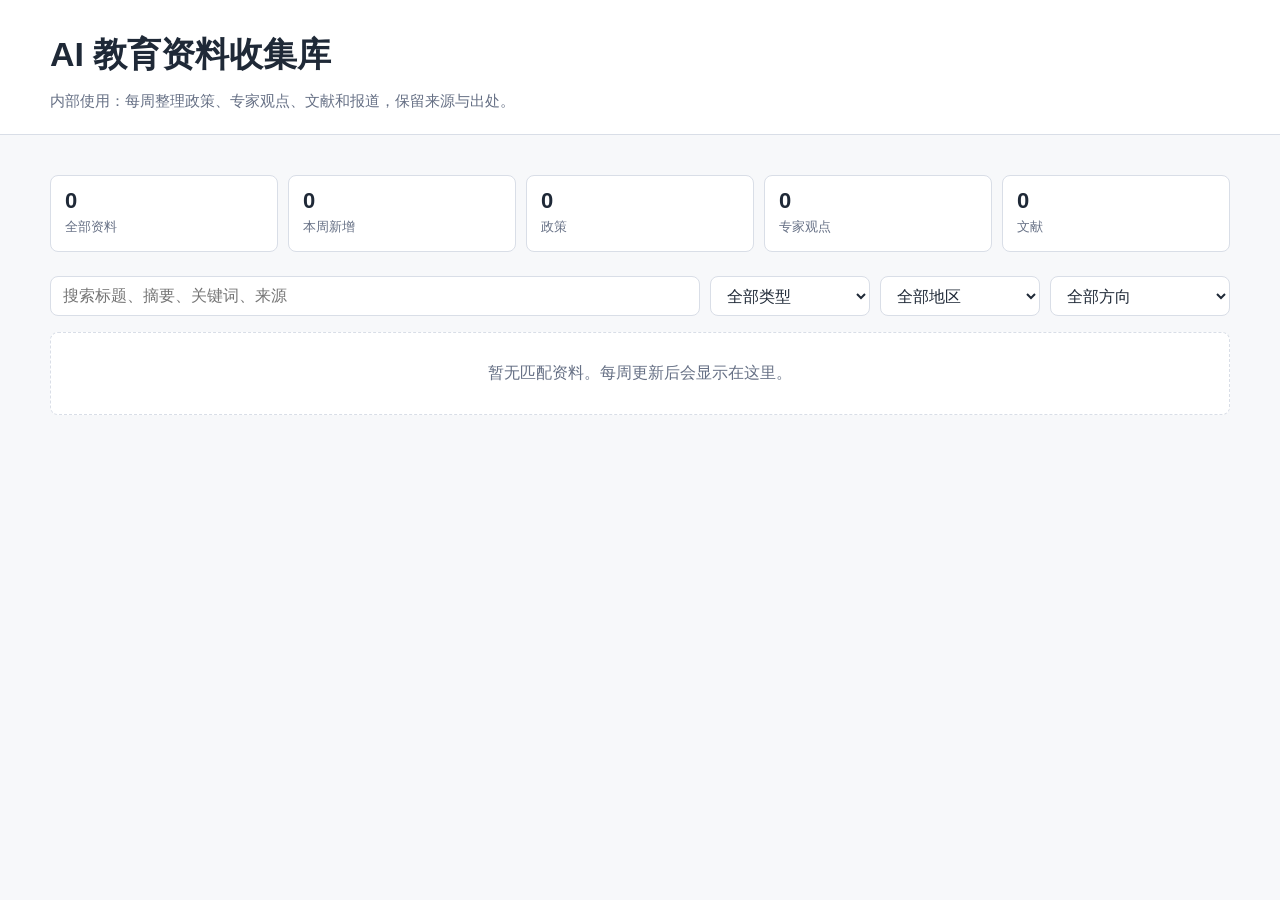
==== docs/index.html @ 77096520 "init ai education intelligence archive" ====
<!doctype html>
<html lang="zh-CN">
<head>
  <meta charset="utf-8">
  <meta name="viewport" content="width=device-width, initial-scale=1">
  <title>AI 教育资料收集库</title>
  <style>
    :root {
      color-scheme: light;
      --bg: #f7f8fa;
      --panel: #ffffff;
      --text: #1f2937;
      --muted: #667085;
      --line: #d9dee7;
      --accent: #166534;
      --accent-bg: #e8f5ec;
      --chip: #eef2f6;
    }

    * {
      box-sizing: border-box;
    }

    body {
      margin: 0;
      background: var(--bg);
      color: var(--text);
      font-family: -apple-system, BlinkMacSystemFont, "Segoe UI", "PingFang SC", "Microsoft YaHei", sans-serif;
      line-height: 1.55;
    }

    header {
      background: var(--panel);
      border-bottom: 1px solid var(--line);
    }

    .wrap {
      width: min(1180px, calc(100% - 32px));
      margin: 0 auto;
    }

    .top {
      padding: 28px 0 22px;
    }

    h1 {
      margin: 0 0 8px;
      font-size: clamp(24px, 4vw, 34px);
      font-weight: 750;
      letter-spacing: 0;
    }

    .sub {
      margin: 0;
      color: var(--muted);
      font-size: 15px;
    }

    .stats {
      display: grid;
      grid-template-columns: repeat(5, minmax(0, 1fr));
      gap: 10px;
      padding: 18px 0 24px;
    }

    .stat {
      background: var(--panel);
      border: 1px solid var(--line);
      border-radius: 8px;
      padding: 12px 14px;
    }

    .stat strong {
      display: block;
      font-size: 22px;
      line-height: 1.2;
    }

    .stat span {
      color: var(--muted);
      font-size: 13px;
    }

    main {
      padding: 22px 0 42px;
    }

    .filters {
      display: grid;
      grid-template-columns: 1fr 160px 160px 180px;
      gap: 10px;
      margin-bottom: 16px;
    }

    input,
    select {
      width: 100%;
      height: 40px;
      border: 1px solid var(--line);
      border-radius: 8px;
      background: var(--panel);
      color: var(--text);
      padding: 0 12px;
      font: inherit;
    }

    .item {
      background: var(--panel);
      border: 1px solid var(--line);
      border-radius: 8px;
      padding: 16px;
      margin-bottom: 12px;
    }

    .item h2 {
      margin: 0 0 8px;
      font-size: 18px;
      line-height: 1.35;
      letter-spacing: 0;
    }

    .meta {
      display: flex;
      flex-wrap: wrap;
      gap: 8px;
      margin-bottom: 10px;
      color: var(--muted);
      font-size: 13px;
    }

    .tag {
      display: inline-flex;
      align-items: center;
      min-height: 24px;
      padding: 2px 8px;
      border-radius: 999px;
      background: var(--chip);
      color: #344054;
      font-size: 12px;
    }

    .type {
      background: var(--accent-bg);
      color: var(--accent);
      font-weight: 650;
    }

    .summary {
      margin: 0 0 10px;
    }

    .relation {
      margin: 0 0 12px;
      color: #344054;
      font-size: 14px;
    }

    a {
      color: #175cd3;
      text-decoration: none;
    }

    a:hover {
      text-decoration: underline;
    }

    .empty {
      background: var(--panel);
      border: 1px dashed var(--line);
      border-radius: 8px;
      padding: 28px;
      color: var(--muted);
      text-align: center;
    }

    @media (max-width: 820px) {
      .stats,
      .filters {
        grid-template-columns: 1fr 1fr;
      }
    }

    @media (max-width: 560px) {
      .wrap {
        width: min(100% - 20px, 1180px);
      }

      .stats,
      .filters {
        grid-template-columns: 1fr;
      }
    }
  </style>
</head>
<body>
  <header>
    <div class="wrap top">
      <h1>AI 教育资料收集库</h1>
      <p class="sub">内部使用：每周整理政策、专家观点、文献和报道，保留来源与出处。</p>
    </div>
  </header>

  <main class="wrap">
    <section class="stats" aria-label="资料统计">
      <div class="stat"><strong id="stat-total">0</strong><span>全部资料</span></div>
      <div class="stat"><strong id="stat-week">0</strong><span>本周新增</span></div>
      <div class="stat"><strong id="stat-policy">0</strong><span>政策</span></div>
      <div class="stat"><strong id="stat-expert">0</strong><span>专家观点</span></div>
      <div class="stat"><strong id="stat-paper">0</strong><span>文献</span></div>
    </section>

    <section class="filters" aria-label="筛选资料">
      <input id="search" type="search" placeholder="搜索标题、摘要、关键词、来源">
      <select id="type">
        <option value="">全部类型</option>
        <option value="政策">政策</option>
        <option value="专家观点">专家观点</option>
        <option value="文献">文献</option>
        <option value="报道">报道</option>
      </select>
      <select id="region">
        <option value="">全部地区</option>
        <option value="国家">国家</option>
        <option value="省级">省级</option>
        <option value="市级">市级</option>
        <option value="其他">其他</option>
      </select>
      <select id="topic">
        <option value="">全部方向</option>
        <option value="AI教育">AI教育</option>
        <option value="AI素养">AI素养</option>
        <option value="过程性评价">过程性评价</option>
        <option value="综合素质评价">综合素质评价</option>
        <option value="五育">五育</option>
        <option value="教育数字化">教育数字化</option>
      </select>
    </section>

    <section id="list" aria-live="polite"></section>
  </main>

  <script>
    const state = {
      items: [],
      filters: {
        search: "",
        type: "",
        region: "",
        topic: ""
      }
    };

    const fields = ["title", "summary", "source", "region", "type", "businessRelation"];

    function textOf(item) {
      return [
        ...fields.map((key) => item[key] || ""),
        ...(item.keywords || []),
        ...(item.topics || [])
      ].join(" ").toLowerCase();
    }

    function matches(item) {
      const query = state.filters.search.trim().toLowerCase();
      if (query && !textOf(item).includes(query)) return false;
      if (state.filters.type && item.type !== state.filters.type) return false;
      if (state.filters.region && item.region !== state.filters.region) return false;
      if (state.filters.topic && !(item.topics || []).includes(state.filters.topic)) return false;
      return true;
    }

    function formatDate(value) {
      return value || "日期待补";
    }

    function renderStats(data) {
      const summary = data.summary || {};
      document.querySelector("#stat-total").textContent = summary.total || data.items.length || 0;
      document.querySelector("#stat-week").textContent = summary.thisWeek || 0;
      document.querySelector("#stat-policy").textContent = summary.policies || 0;
      document.querySelector("#stat-expert").textContent = summary.expertViews || 0;
      document.querySelector("#stat-paper").textContent = summary.papers || 0;
    }

    function renderList() {
      const list = document.querySelector("#list");
      const items = state.items.filter(matches);

      if (!items.length) {
        list.innerHTML = '<div class="empty">暂无匹配资料。每周更新后会显示在这里。</div>';
        return;
      }

      list.innerHTML = items.map((item) => {
        const keywords = (item.keywords || []).map((tag) => `<span class="tag">${tag}</span>`).join("");
        const topics = (item.topics || []).map((tag) => `<span class="tag">${tag}</span>`).join("");
        const link = item.url ? `<a href="${item.url}" target="_blank" rel="noopener">查看原文</a>` : "";

        return `
          <article class="item">
            <h2>${item.title || "未命名资料"}</h2>
            <div class="meta">
              <span class="tag type">${item.type || "未分类"}</span>
              <span>${formatDate(item.date)}</span>
              <span>${item.region || "地区待补"}</span>
              <span>${item.source || "来源待补"}</span>
            </div>
            <p class="summary">${item.summary || ""}</p>
            ${item.businessRelation ? `<p class="relation"><strong>业务关系：</strong>${item.businessRelation}</p>` : ""}
            <div class="meta">${keywords}${topics}</div>
            ${link}
          </article>
        `;
      }).join("");
    }

    function bindFilters() {
      ["search", "type", "region", "topic"].forEach((id) => {
        document.querySelector(`#${id}`).addEventListener("input", (event) => {
          state.filters[id] = event.target.value;
          renderList();
        });
      });
    }

    fetch("./data.json")
      .then((response) => response.json())
      .then((data) => {
        state.items = (data.items || []).sort((a, b) => String(b.date || "").localeCompare(String(a.date || "")));
        renderStats(data);
        renderList();
        bindFilters();
      })
      .catch(() => {
        document.querySelector("#list").innerHTML = '<div class="empty">无法读取 data.json。</div>';
      });
  </script>
</body>
</html>
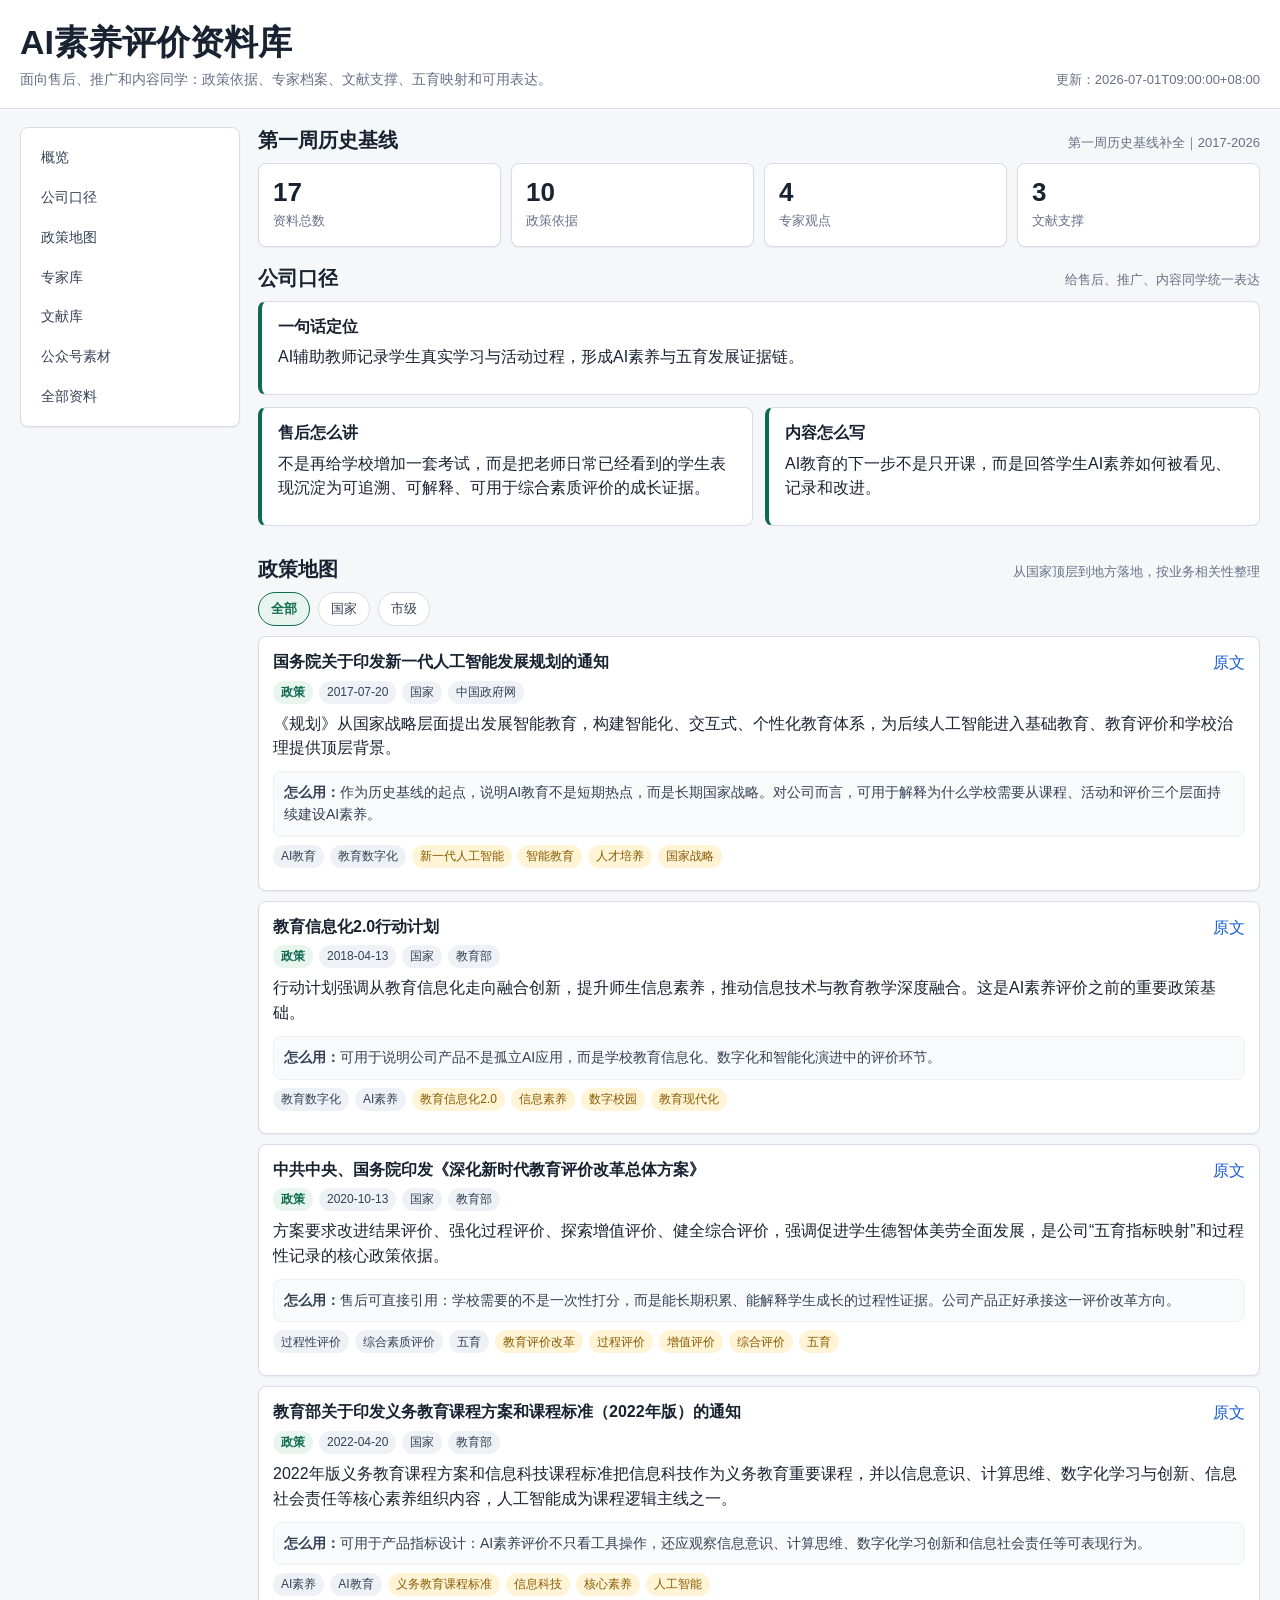
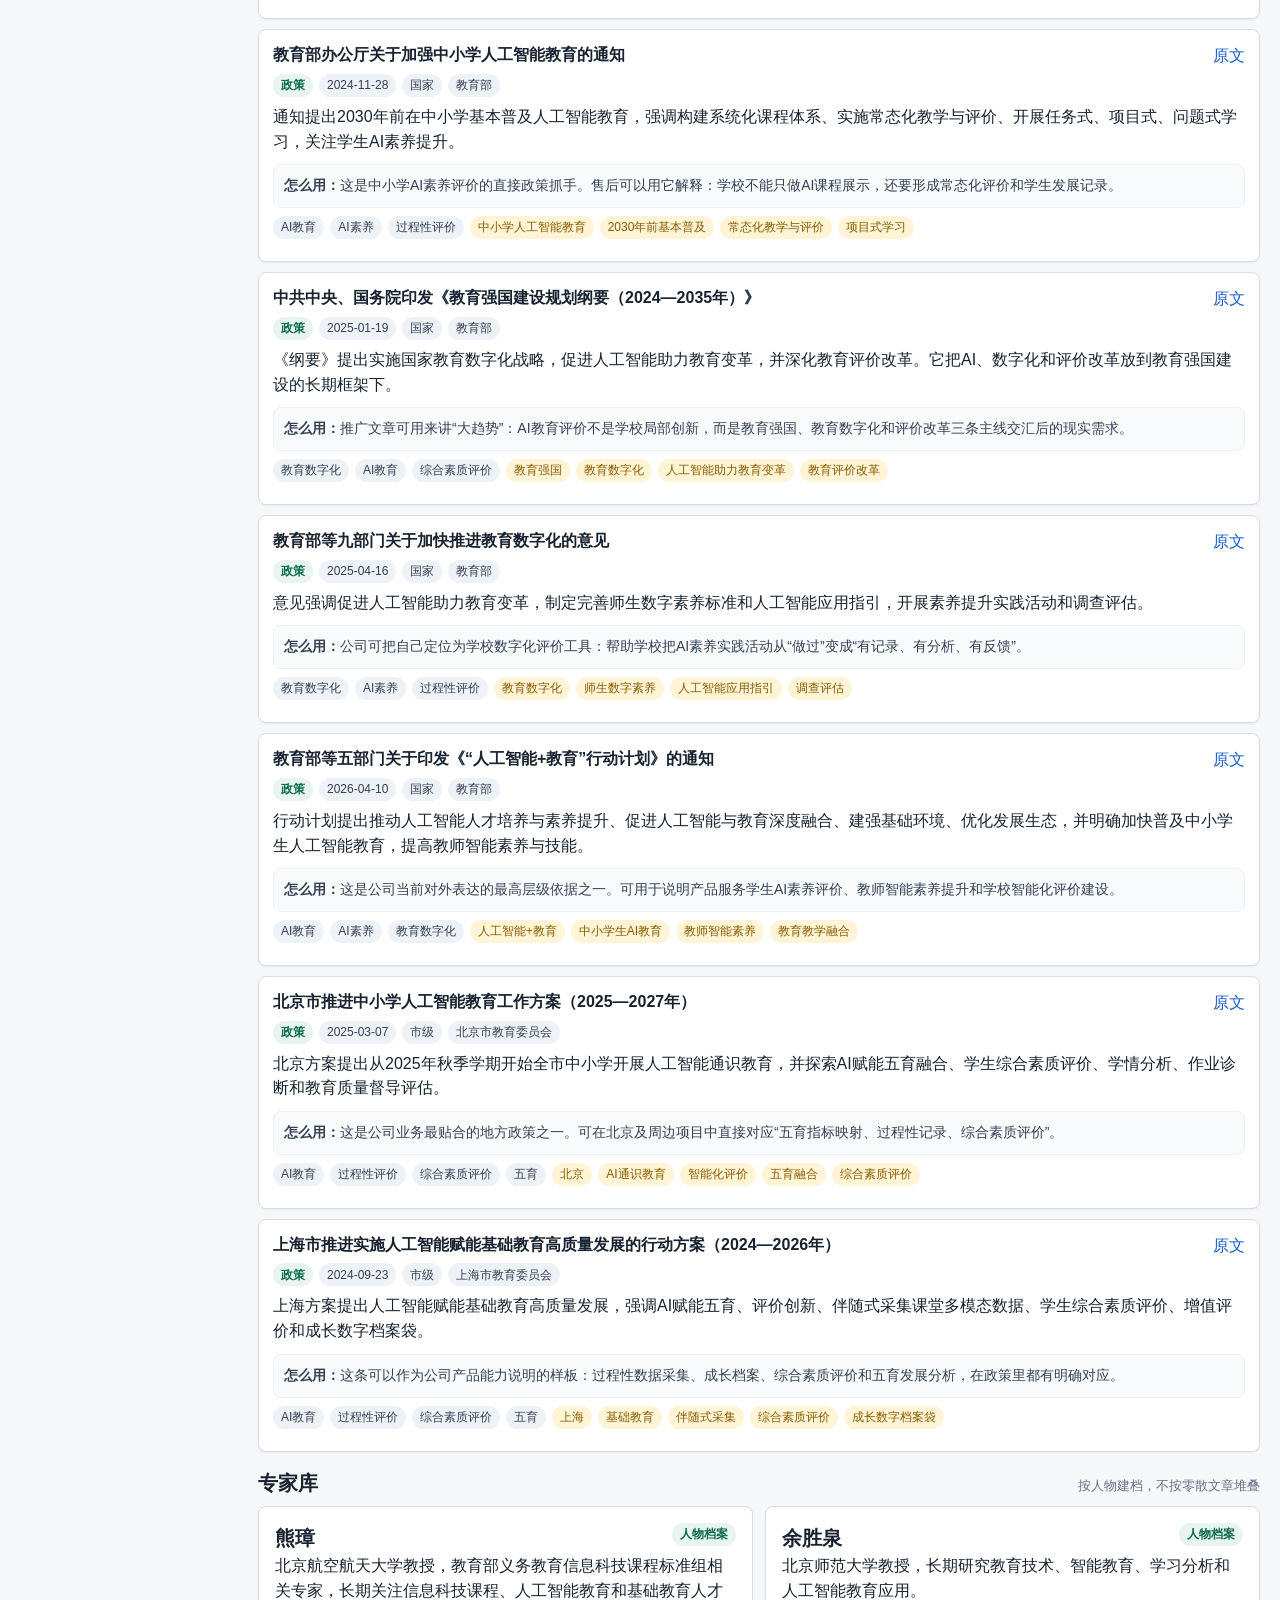
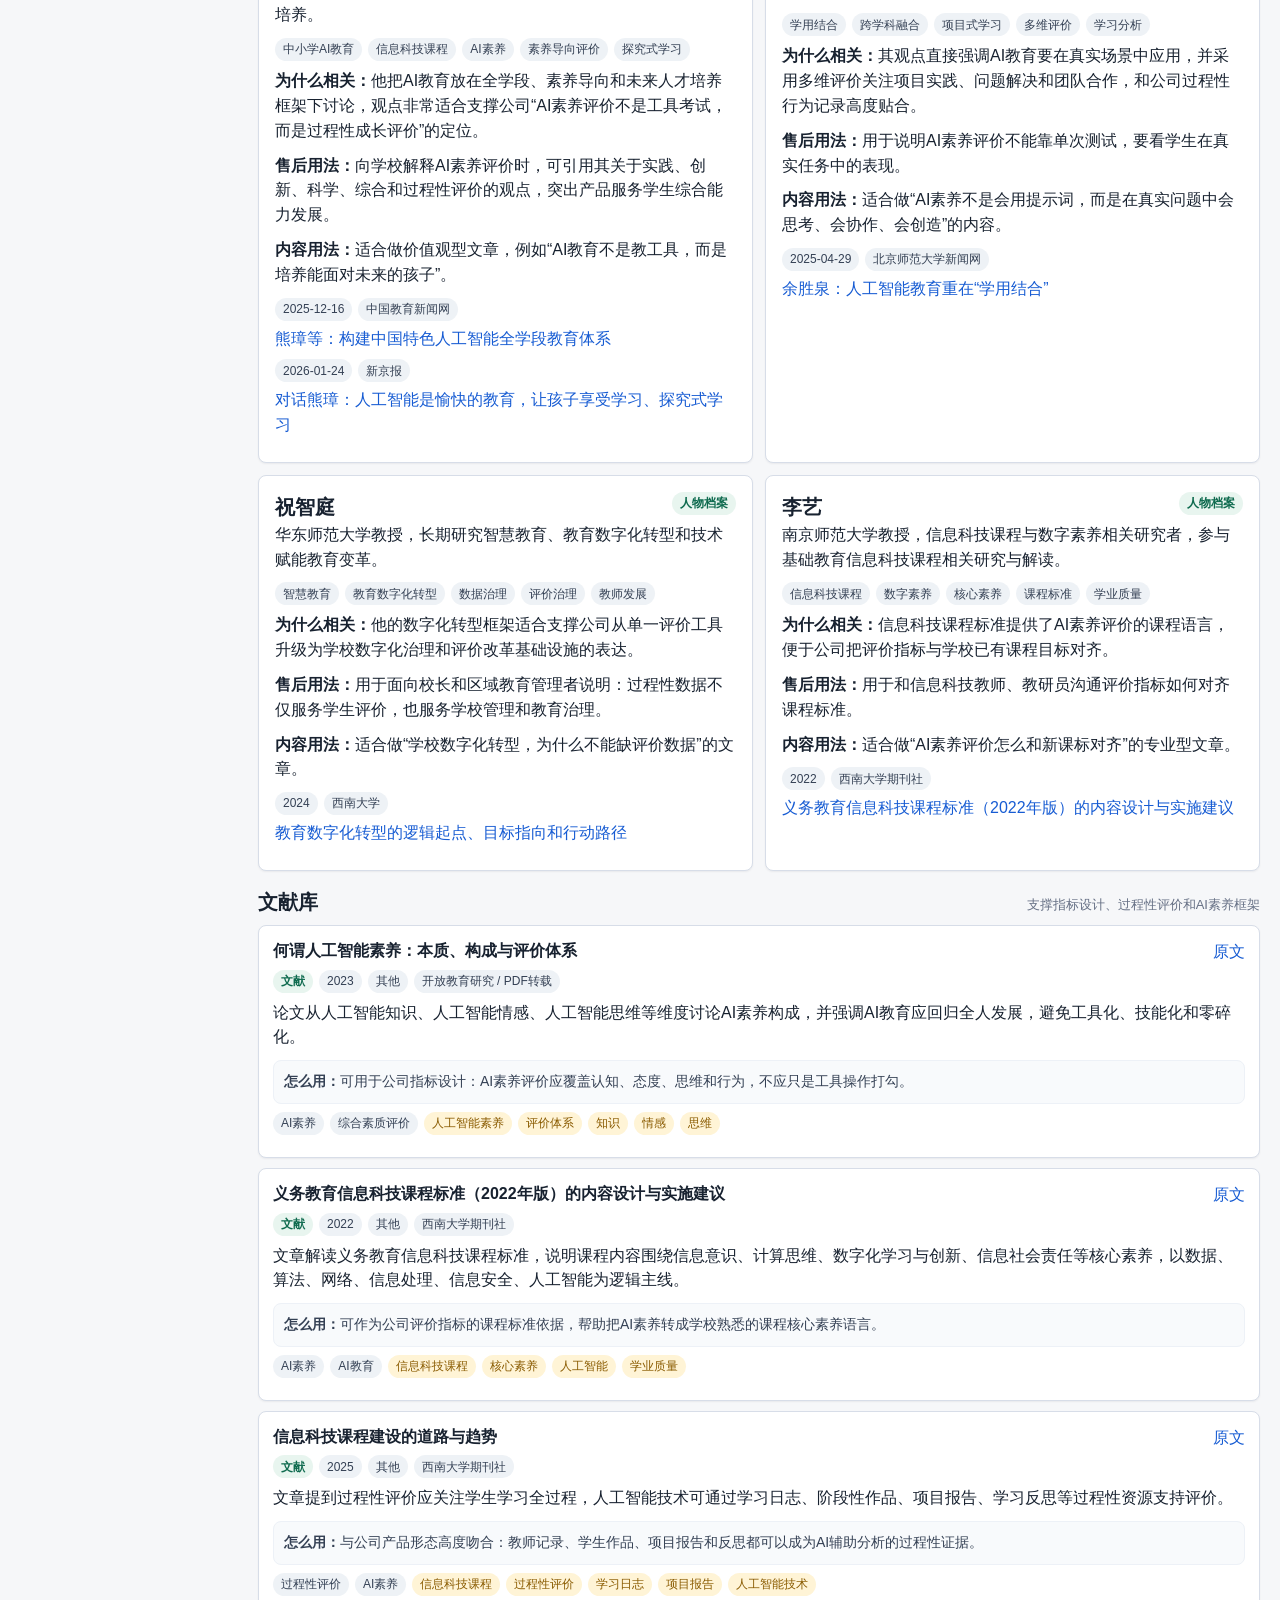
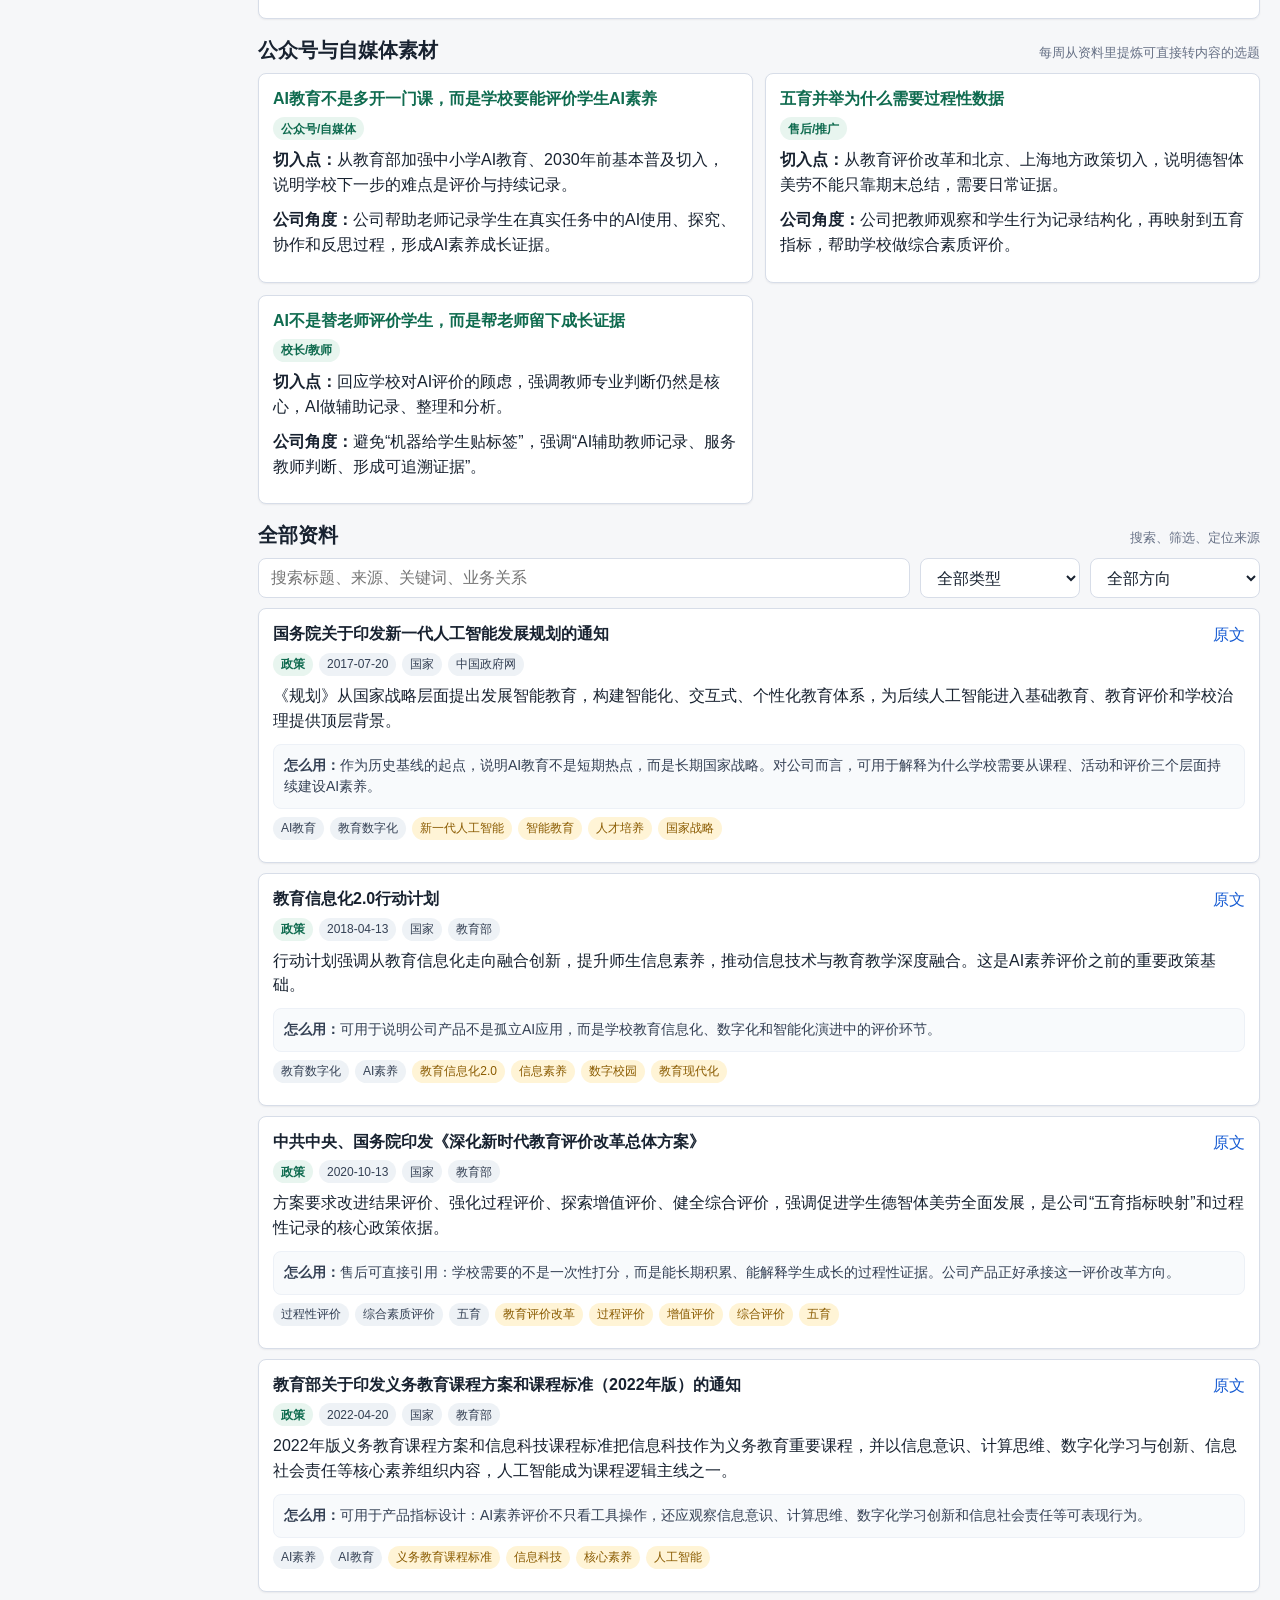
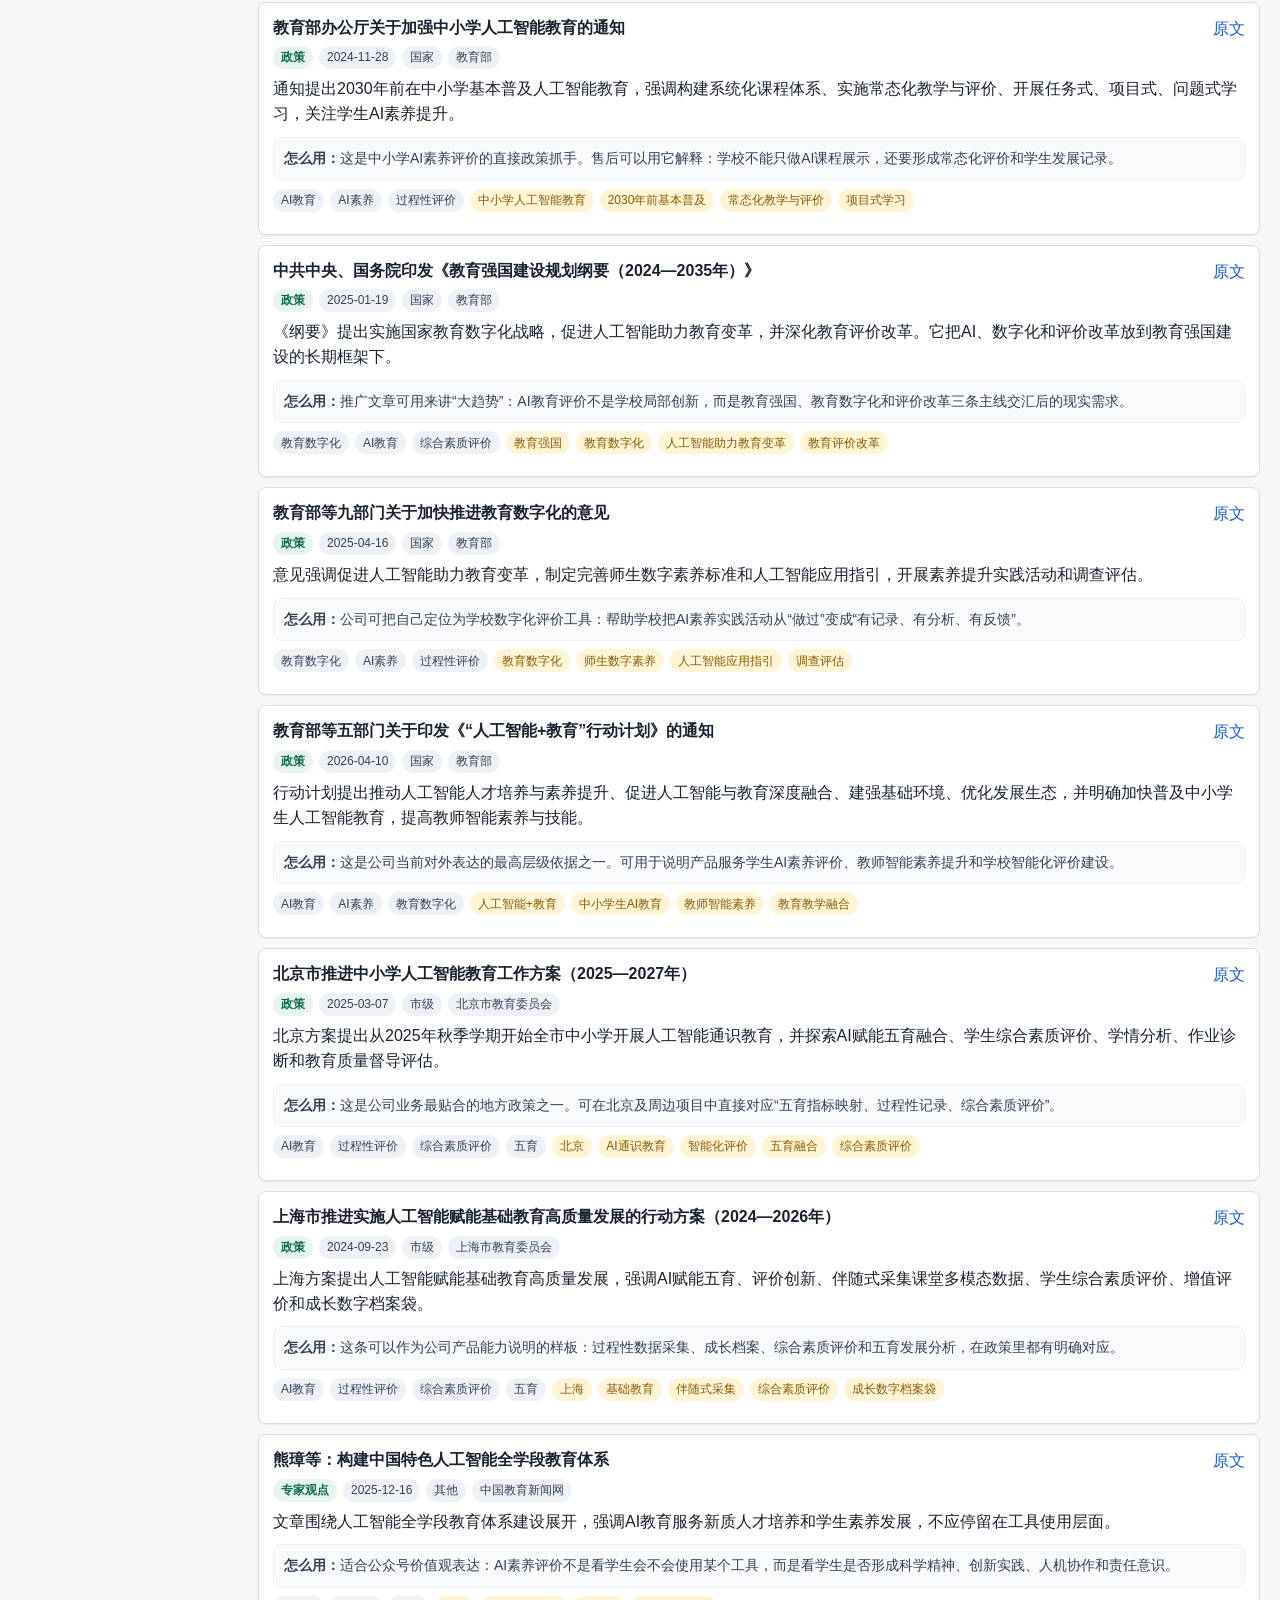
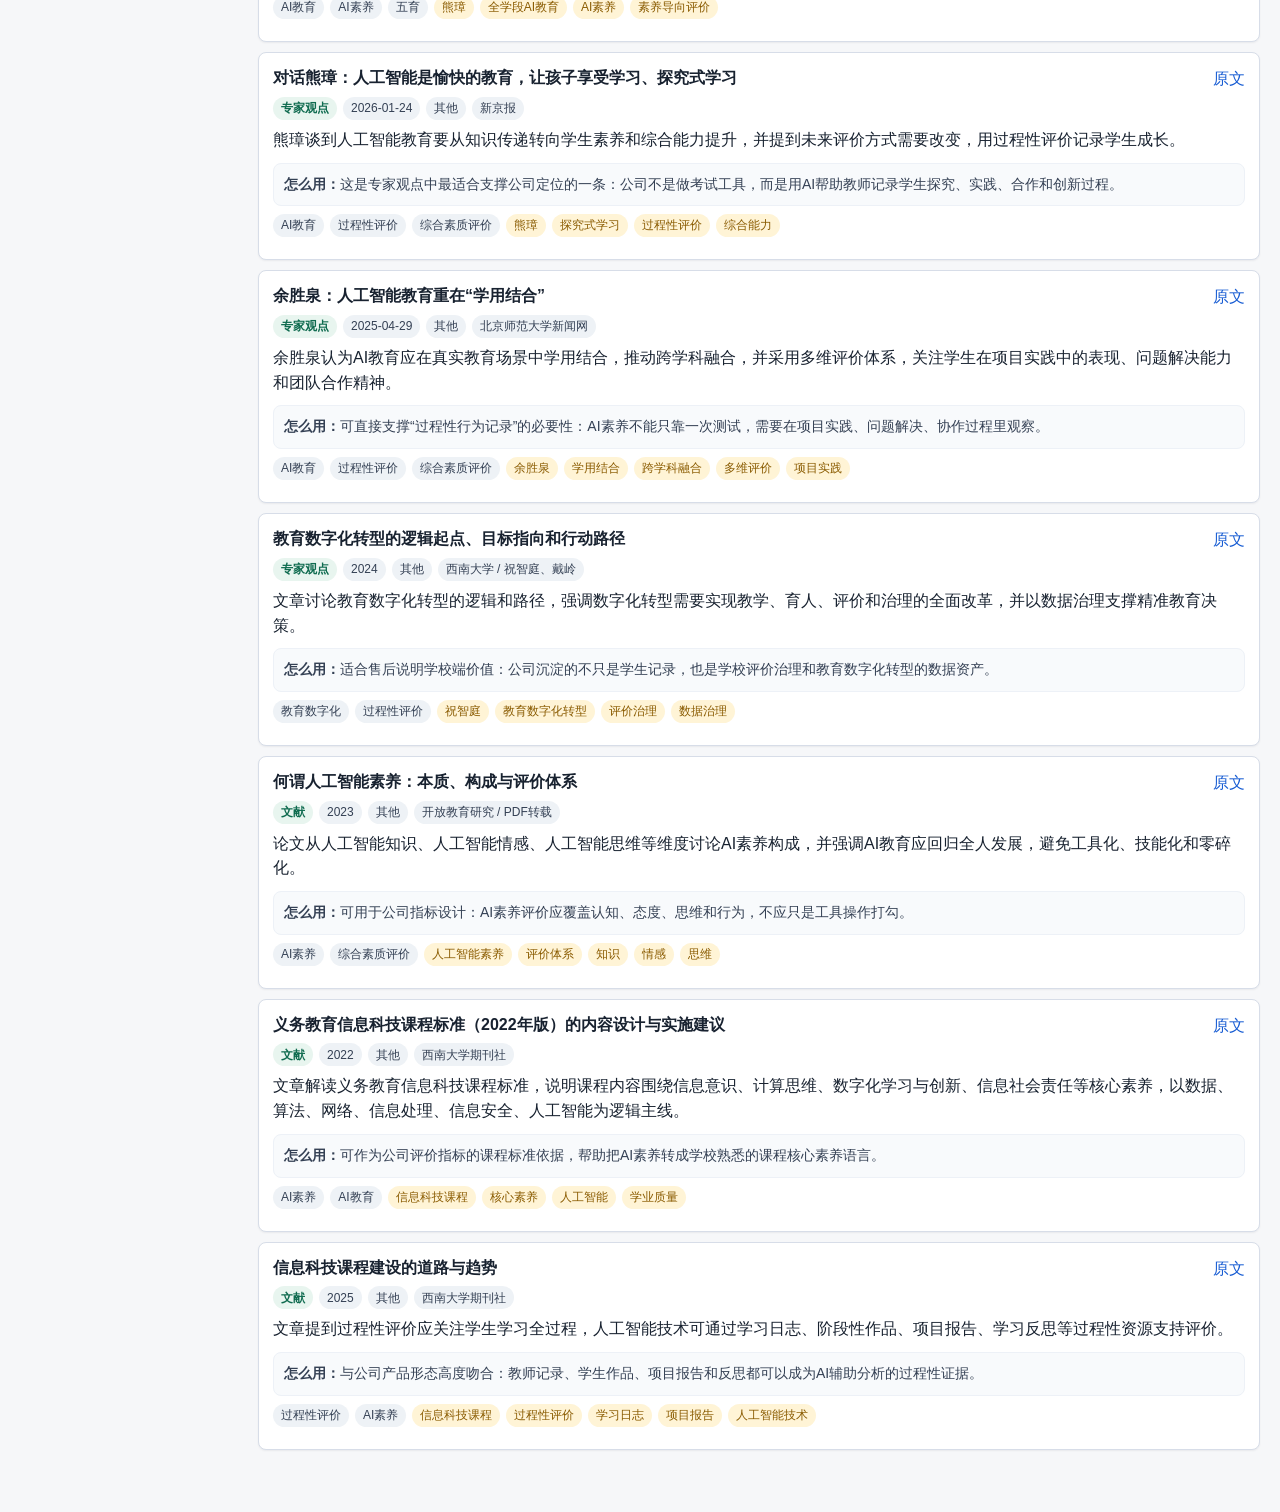
==== commit 052a30b2: "rework baseline archive and navigation" ====
--- a/docs/index.html
+++ b/docs/index.html
@@ -3,23 +3,25 @@
 <head>
   <meta charset="utf-8">
   <meta name="viewport" content="width=device-width, initial-scale=1">
-  <title>AI 教育资料收集库</title>
+  <title>AI素养评价资料库</title>
   <style>
     :root {
       color-scheme: light;
-      --bg: #f7f8fa;
+      --bg: #f6f7f9;
       --panel: #ffffff;
-      --text: #1f2937;
+      --text: #182230;
       --muted: #667085;
-      --line: #d9dee7;
-      --accent: #166534;
-      --accent-bg: #e8f5ec;
+      --line: #d7dde8;
+      --brand: #0f6b4f;
+      --brand-soft: #e8f5ef;
+      --blue: #175cd3;
+      --amber: #8a5b00;
+      --amber-soft: #fff4d6;
       --chip: #eef2f6;
-    }
-
-    * {
-      box-sizing: border-box;
-    }
+      --shadow: 0 1px 2px rgba(16, 24, 40, .06);
+    }
+
+    * { box-sizing: border-box; }
 
     body {
       margin: 0;
@@ -29,73 +31,280 @@
       line-height: 1.55;
     }
 
+    a {
+      color: var(--blue);
+      text-decoration: none;
+    }
+
+    a:hover { text-decoration: underline; }
+
     header {
       background: var(--panel);
       border-bottom: 1px solid var(--line);
     }
 
-    .wrap {
-      width: min(1180px, calc(100% - 32px));
+    .header-inner {
+      width: min(1240px, calc(100% - 32px));
       margin: 0 auto;
-    }
-
-    .top {
-      padding: 28px 0 22px;
+      padding: 22px 0 18px;
+      display: grid;
+      grid-template-columns: 1fr auto;
+      gap: 16px;
+      align-items: end;
     }
 
     h1 {
-      margin: 0 0 8px;
+      margin: 0 0 6px;
       font-size: clamp(24px, 4vw, 34px);
-      font-weight: 750;
       letter-spacing: 0;
-    }
-
-    .sub {
+      line-height: 1.2;
+    }
+
+    .subtitle {
       margin: 0;
       color: var(--muted);
-      font-size: 15px;
-    }
-
-    .stats {
+      font-size: 14px;
+    }
+
+    .updated {
+      color: var(--muted);
+      font-size: 13px;
+      white-space: nowrap;
+    }
+
+    .layout {
+      width: min(1240px, calc(100% - 32px));
+      margin: 0 auto;
+      padding: 18px 0 44px;
       display: grid;
-      grid-template-columns: repeat(5, minmax(0, 1fr));
-      gap: 10px;
-      padding: 18px 0 24px;
-    }
-
-    .stat {
+      grid-template-columns: 220px minmax(0, 1fr);
+      gap: 18px;
+    }
+
+    nav {
+      position: sticky;
+      top: 14px;
+      align-self: start;
       background: var(--panel);
       border: 1px solid var(--line);
       border-radius: 8px;
-      padding: 12px 14px;
-    }
-
-    .stat strong {
+      padding: 10px;
+      box-shadow: var(--shadow);
+    }
+
+    nav a {
       display: block;
-      font-size: 22px;
-      line-height: 1.2;
-    }
-
-    .stat span {
+      padding: 9px 10px;
+      border-radius: 6px;
+      color: #344054;
+      font-size: 14px;
+    }
+
+    nav a:hover {
+      background: var(--chip);
+      text-decoration: none;
+    }
+
+    section {
+      scroll-margin-top: 18px;
+      margin-bottom: 18px;
+    }
+
+    .section-head {
+      display: flex;
+      justify-content: space-between;
+      gap: 12px;
+      align-items: end;
+      margin-bottom: 10px;
+    }
+
+    h2 {
+      margin: 0;
+      font-size: 20px;
+      letter-spacing: 0;
+      line-height: 1.3;
+    }
+
+    .hint {
       color: var(--muted);
       font-size: 13px;
     }
 
-    main {
-      padding: 22px 0 42px;
-    }
-
-    .filters {
+    .grid {
       display: grid;
-      grid-template-columns: 1fr 160px 160px 180px;
+      grid-template-columns: repeat(4, minmax(0, 1fr));
       gap: 10px;
-      margin-bottom: 16px;
+    }
+
+    .grid-2 {
+      display: grid;
+      grid-template-columns: repeat(2, minmax(0, 1fr));
+      gap: 12px;
+    }
+
+    .card,
+    .resource,
+    .expert,
+    .brief {
+      background: var(--panel);
+      border: 1px solid var(--line);
+      border-radius: 8px;
+      box-shadow: var(--shadow);
+    }
+
+    .card { padding: 14px; }
+
+    .card strong {
+      display: block;
+      font-size: 26px;
+      line-height: 1.15;
+    }
+
+    .card span {
+      display: block;
+      margin-top: 3px;
+      color: var(--muted);
+      font-size: 13px;
+    }
+
+    .message {
+      background: var(--panel);
+      border: 1px solid var(--line);
+      border-left: 4px solid var(--brand);
+      border-radius: 8px;
+      padding: 14px 16px;
+      margin-bottom: 12px;
+    }
+
+    .message h3,
+    .expert h3,
+    .resource h3,
+    .brief h3 {
+      margin: 0 0 8px;
+      font-size: 16px;
+      letter-spacing: 0;
+      line-height: 1.35;
+    }
+
+    .message p,
+    .expert p,
+    .resource p,
+    .brief p {
+      margin: 0 0 10px;
+    }
+
+    .tabs {
+      display: flex;
+      flex-wrap: wrap;
+      gap: 8px;
+      margin-bottom: 10px;
+    }
+
+    .tab {
+      border: 1px solid var(--line);
+      background: var(--panel);
+      color: #344054;
+      border-radius: 999px;
+      min-height: 34px;
+      padding: 0 12px;
+      cursor: pointer;
+      font: inherit;
+      font-size: 13px;
+    }
+
+    .tab.active {
+      border-color: var(--brand);
+      background: var(--brand-soft);
+      color: var(--brand);
+      font-weight: 650;
+    }
+
+    .resource {
+      padding: 14px;
+      margin-bottom: 10px;
+    }
+
+    .resource-header {
+      display: grid;
+      grid-template-columns: 1fr auto;
+      gap: 12px;
+      align-items: start;
+    }
+
+    .meta,
+    .tags {
+      display: flex;
+      flex-wrap: wrap;
+      gap: 6px;
+      margin: 8px 0;
+    }
+
+    .tag {
+      display: inline-flex;
+      align-items: center;
+      min-height: 23px;
+      padding: 2px 8px;
+      border-radius: 999px;
+      background: var(--chip);
+      color: #344054;
+      font-size: 12px;
+    }
+
+    .tag.type {
+      background: var(--brand-soft);
+      color: var(--brand);
+      font-weight: 650;
+    }
+
+    .tag.use {
+      background: var(--amber-soft);
+      color: var(--amber);
+    }
+
+    .resource .relation {
+      background: #f8fafc;
+      border: 1px solid #edf1f7;
+      border-radius: 8px;
+      padding: 10px;
+      color: #344054;
+      font-size: 14px;
+    }
+
+    .expert {
+      padding: 16px;
+    }
+
+    .expert-top {
+      display: grid;
+      grid-template-columns: 1fr auto;
+      gap: 12px;
+      align-items: start;
+    }
+
+    .expert-name {
+      font-size: 20px;
+      font-weight: 750;
+    }
+
+    .brief {
+      padding: 14px;
+    }
+
+    .brief h3 {
+      color: var(--brand);
+    }
+
+    .searchbar {
+      display: grid;
+      grid-template-columns: 1fr 160px 170px;
+      gap: 10px;
+      margin-bottom: 10px;
     }
 
     input,
     select {
       width: 100%;
-      height: 40px;
+      min-height: 40px;
       border: 1px solid var(--line);
       border-radius: 8px;
       background: var(--panel);
@@ -104,89 +313,34 @@
       font: inherit;
     }
 
-    .item {
-      background: var(--panel);
-      border: 1px solid var(--line);
-      border-radius: 8px;
-      padding: 16px;
-      margin-bottom: 12px;
-    }
-
-    .item h2 {
-      margin: 0 0 8px;
-      font-size: 18px;
-      line-height: 1.35;
-      letter-spacing: 0;
-    }
-
-    .meta {
-      display: flex;
-      flex-wrap: wrap;
-      gap: 8px;
-      margin-bottom: 10px;
+    .empty {
+      padding: 24px;
       color: var(--muted);
-      font-size: 13px;
-    }
-
-    .tag {
-      display: inline-flex;
-      align-items: center;
-      min-height: 24px;
-      padding: 2px 8px;
-      border-radius: 999px;
-      background: var(--chip);
-      color: #344054;
-      font-size: 12px;
-    }
-
-    .type {
-      background: var(--accent-bg);
-      color: var(--accent);
-      font-weight: 650;
-    }
-
-    .summary {
-      margin: 0 0 10px;
-    }
-
-    .relation {
-      margin: 0 0 12px;
-      color: #344054;
-      font-size: 14px;
-    }
-
-    a {
-      color: #175cd3;
-      text-decoration: none;
-    }
-
-    a:hover {
-      text-decoration: underline;
-    }
-
-    .empty {
-      background: var(--panel);
+      text-align: center;
       border: 1px dashed var(--line);
       border-radius: 8px;
-      padding: 28px;
-      color: var(--muted);
-      text-align: center;
-    }
-
-    @media (max-width: 820px) {
-      .stats,
-      .filters {
-        grid-template-columns: 1fr 1fr;
+      background: var(--panel);
+    }
+
+    @media (max-width: 900px) {
+      .header-inner,
+      .layout {
+        width: min(100% - 20px, 1240px);
       }
-    }
-
-    @media (max-width: 560px) {
-      .wrap {
-        width: min(100% - 20px, 1180px);
+
+      .layout {
+        grid-template-columns: 1fr;
       }
 
-      .stats,
-      .filters {
+      nav {
+        position: static;
+        display: grid;
+        grid-template-columns: repeat(3, minmax(0, 1fr));
+      }
+
+      .grid,
+      .grid-2,
+      .searchbar {
         grid-template-columns: 1fr;
       }
     }
@@ -194,67 +348,253 @@
 </head>
 <body>
   <header>
-    <div class="wrap top">
-      <h1>AI 教育资料收集库</h1>
-      <p class="sub">内部使用：每周整理政策、专家观点、文献和报道，保留来源与出处。</p>
+    <div class="header-inner">
+      <div>
+        <h1>AI素养评价资料库</h1>
+        <p class="subtitle">面向售后、推广和内容同学：政策依据、专家档案、文献支撑、五育映射和可用表达。</p>
+      </div>
+      <div class="updated" id="updated">加载中</div>
     </div>
   </header>
 
-  <main class="wrap">
-    <section class="stats" aria-label="资料统计">
-      <div class="stat"><strong id="stat-total">0</strong><span>全部资料</span></div>
-      <div class="stat"><strong id="stat-week">0</strong><span>本周新增</span></div>
-      <div class="stat"><strong id="stat-policy">0</strong><span>政策</span></div>
-      <div class="stat"><strong id="stat-expert">0</strong><span>专家观点</span></div>
-      <div class="stat"><strong id="stat-paper">0</strong><span>文献</span></div>
-    </section>
-
-    <section class="filters" aria-label="筛选资料">
-      <input id="search" type="search" placeholder="搜索标题、摘要、关键词、来源">
-      <select id="type">
-        <option value="">全部类型</option>
-        <option value="政策">政策</option>
-        <option value="专家观点">专家观点</option>
-        <option value="文献">文献</option>
-        <option value="报道">报道</option>
-      </select>
-      <select id="region">
-        <option value="">全部地区</option>
-        <option value="国家">国家</option>
-        <option value="省级">省级</option>
-        <option value="市级">市级</option>
-        <option value="其他">其他</option>
-      </select>
-      <select id="topic">
-        <option value="">全部方向</option>
-        <option value="AI教育">AI教育</option>
-        <option value="AI素养">AI素养</option>
-        <option value="过程性评价">过程性评价</option>
-        <option value="综合素质评价">综合素质评价</option>
-        <option value="五育">五育</option>
-        <option value="教育数字化">教育数字化</option>
-      </select>
-    </section>
-
-    <section id="list" aria-live="polite"></section>
-  </main>
+  <div class="layout">
+    <nav aria-label="资料库导航">
+      <a href="#overview">概览</a>
+      <a href="#business">公司口径</a>
+      <a href="#policies">政策地图</a>
+      <a href="#experts">专家库</a>
+      <a href="#papers">文献库</a>
+      <a href="#briefs">公众号素材</a>
+      <a href="#all">全部资料</a>
+    </nav>
+
+    <main>
+      <section id="overview">
+        <div class="section-head">
+          <h2>第一周历史基线</h2>
+          <span class="hint" id="period"></span>
+        </div>
+        <div class="grid">
+          <div class="card"><strong id="stat-total">0</strong><span>资料总数</span></div>
+          <div class="card"><strong id="stat-policy">0</strong><span>政策依据</span></div>
+          <div class="card"><strong id="stat-expert">0</strong><span>专家观点</span></div>
+          <div class="card"><strong id="stat-paper">0</strong><span>文献支撑</span></div>
+        </div>
+      </section>
+
+      <section id="business">
+        <div class="section-head">
+          <h2>公司口径</h2>
+          <span class="hint">给售后、推广、内容同学统一表达</span>
+        </div>
+        <div id="strategy"></div>
+      </section>
+
+      <section id="policies">
+        <div class="section-head">
+          <h2>政策地图</h2>
+          <span class="hint">从国家顶层到地方落地，按业务相关性整理</span>
+        </div>
+        <div class="tabs" id="policy-tabs"></div>
+        <div id="policy-list"></div>
+      </section>
+
+      <section id="experts">
+        <div class="section-head">
+          <h2>专家库</h2>
+          <span class="hint">按人物建档，不按零散文章堆叠</span>
+        </div>
+        <div class="grid-2" id="expert-list"></div>
+      </section>
+
+      <section id="papers">
+        <div class="section-head">
+          <h2>文献库</h2>
+          <span class="hint">支撑指标设计、过程性评价和AI素养框架</span>
+        </div>
+        <div id="paper-list"></div>
+      </section>
+
+      <section id="briefs">
+        <div class="section-head">
+          <h2>公众号与自媒体素材</h2>
+          <span class="hint">每周从资料里提炼可直接转内容的选题</span>
+        </div>
+        <div class="grid-2" id="brief-list"></div>
+      </section>
+
+      <section id="all">
+        <div class="section-head">
+          <h2>全部资料</h2>
+          <span class="hint">搜索、筛选、定位来源</span>
+        </div>
+        <div class="searchbar">
+          <input id="search" type="search" placeholder="搜索标题、来源、关键词、业务关系">
+          <select id="type">
+            <option value="">全部类型</option>
+            <option value="政策">政策</option>
+            <option value="专家观点">专家观点</option>
+            <option value="文献">文献</option>
+          </select>
+          <select id="topic">
+            <option value="">全部方向</option>
+            <option value="AI教育">AI教育</option>
+            <option value="AI素养">AI素养</option>
+            <option value="过程性评价">过程性评价</option>
+            <option value="综合素质评价">综合素质评价</option>
+            <option value="五育">五育</option>
+            <option value="教育数字化">教育数字化</option>
+          </select>
+        </div>
+        <div id="all-list"></div>
+      </section>
+    </main>
+  </div>
 
   <script>
     const state = {
-      items: [],
+      data: null,
+      policyRegion: "全部",
       filters: {
         search: "",
         type: "",
-        region: "",
         topic: ""
       }
     };
 
-    const fields = ["title", "summary", "source", "region", "type", "businessRelation"];
-
-    function textOf(item) {
+    function esc(value) {
+      return String(value || "").replace(/[&<>"']/g, (char) => ({
+        "&": "&amp;",
+        "<": "&lt;",
+        ">": "&gt;",
+        '"': "&quot;",
+        "'": "&#039;"
+      }[char]));
+    }
+
+    function tags(values, extraClass = "") {
+      return (values || []).map((value) => `<span class="tag ${extraClass}">${esc(value)}</span>`).join("");
+    }
+
+    function resourceCard(item) {
+      return `
+        <article class="resource">
+          <div class="resource-header">
+            <div>
+              <h3>${esc(item.title)}</h3>
+              <div class="meta">
+                <span class="tag type">${esc(item.type)}</span>
+                <span class="tag">${esc(item.date || "日期待补")}</span>
+                <span class="tag">${esc(item.region || "其他")}</span>
+                <span class="tag">${esc(item.source)}</span>
+              </div>
+            </div>
+            <a href="${esc(item.url)}" target="_blank" rel="noopener">原文</a>
+          </div>
+          <p>${esc(item.summary)}</p>
+          <div class="relation"><strong>怎么用：</strong>${esc(item.businessRelation)}</div>
+          <div class="tags">${tags(item.topics)}${tags(item.keywords, "use")}</div>
+        </article>
+      `;
+    }
+
+    function renderOverview(data) {
+      document.querySelector("#updated").textContent = `更新：${data.generatedAt || ""}`;
+      document.querySelector("#period").textContent = `${data.baseline.name}｜${data.baseline.period}`;
+      document.querySelector("#stat-total").textContent = data.summary.total;
+      document.querySelector("#stat-policy").textContent = data.summary.policies;
+      document.querySelector("#stat-expert").textContent = data.summary.expertViews;
+      document.querySelector("#stat-paper").textContent = data.summary.papers;
+    }
+
+    function renderStrategy(data) {
+      const strategy = data.strategy || {};
+      document.querySelector("#strategy").innerHTML = `
+        <div class="message">
+          <h3>一句话定位</h3>
+          <p>${esc(strategy.positioning)}</p>
+        </div>
+        <div class="grid-2">
+          <div class="message">
+            <h3>售后怎么讲</h3>
+            <p>${esc(strategy.salesMessage)}</p>
+          </div>
+          <div class="message">
+            <h3>内容怎么写</h3>
+            <p>${esc(strategy.contentMessage)}</p>
+          </div>
+        </div>
+      `;
+    }
+
+    function renderPolicies() {
+      const policies = state.data.items.filter((item) => item.type === "政策");
+      const regions = ["全部", ...Array.from(new Set(policies.map((item) => item.region)))];
+      document.querySelector("#policy-tabs").innerHTML = regions.map((region) => `
+        <button class="tab ${region === state.policyRegion ? "active" : ""}" data-region="${esc(region)}">${esc(region)}</button>
+      `).join("");
+
+      document.querySelectorAll("#policy-tabs .tab").forEach((button) => {
+        button.addEventListener("click", () => {
+          state.policyRegion = button.dataset.region;
+          renderPolicies();
+        });
+      });
+
+      const visible = state.policyRegion === "全部"
+        ? policies
+        : policies.filter((item) => item.region === state.policyRegion);
+
+      document.querySelector("#policy-list").innerHTML = visible.map(resourceCard).join("") || '<div class="empty">暂无政策资料。</div>';
+    }
+
+    function renderExperts(data) {
+      document.querySelector("#expert-list").innerHTML = (data.experts || []).map((expert) => `
+        <article class="expert">
+          <div class="expert-top">
+            <div class="expert-name">${esc(expert.name)}</div>
+            <span class="tag type">人物档案</span>
+          </div>
+          <p>${esc(expert.profile)}</p>
+          <div class="tags">${tags(expert.focus)}</div>
+          <p><strong>为什么相关：</strong>${esc(expert.whyRelevant)}</p>
+          <p><strong>售后用法：</strong>${esc(expert.salesUse)}</p>
+          <p><strong>内容用法：</strong>${esc(expert.contentUse)}</p>
+          <div>
+            ${(expert.resources || []).map((resource) => `
+              <div class="meta">
+                <span class="tag">${esc(resource.date)}</span>
+                <span class="tag">${esc(resource.source)}</span>
+                <a href="${esc(resource.url)}" target="_blank" rel="noopener">${esc(resource.title)}</a>
+              </div>
+            `).join("")}
+          </div>
+        </article>
+      `).join("");
+    }
+
+    function renderPapers(data) {
+      const papers = data.items.filter((item) => item.type === "文献");
+      document.querySelector("#paper-list").innerHTML = papers.map(resourceCard).join("") || '<div class="empty">暂无文献资料。</div>';
+    }
+
+    function renderBriefs(data) {
+      document.querySelector("#brief-list").innerHTML = (data.contentBriefs || []).map((brief) => `
+        <article class="brief">
+          <h3>${esc(brief.title)}</h3>
+          <div class="meta"><span class="tag type">${esc(brief.audience)}</span></div>
+          <p><strong>切入点：</strong>${esc(brief.angle)}</p>
+          <p><strong>公司角度：</strong>${esc(brief.companyPoint)}</p>
+        </article>
+      `).join("");
+    }
+
+    function allText(item) {
       return [
-        ...fields.map((key) => item[key] || ""),
+        item.title,
+        item.source,
+        item.summary,
+        item.businessRelation,
         ...(item.keywords || []),
         ...(item.topics || [])
       ].join(" ").toLowerCase();
@@ -262,63 +602,22 @@
 
     function matches(item) {
       const query = state.filters.search.trim().toLowerCase();
-      if (query && !textOf(item).includes(query)) return false;
+      if (query && !allText(item).includes(query)) return false;
       if (state.filters.type && item.type !== state.filters.type) return false;
-      if (state.filters.region && item.region !== state.filters.region) return false;
       if (state.filters.topic && !(item.topics || []).includes(state.filters.topic)) return false;
       return true;
     }
 
-    function formatDate(value) {
-      return value || "日期待补";
-    }
-
-    function renderStats(data) {
-      const summary = data.summary || {};
-      document.querySelector("#stat-total").textContent = summary.total || data.items.length || 0;
-      document.querySelector("#stat-week").textContent = summary.thisWeek || 0;
-      document.querySelector("#stat-policy").textContent = summary.policies || 0;
-      document.querySelector("#stat-expert").textContent = summary.expertViews || 0;
-      document.querySelector("#stat-paper").textContent = summary.papers || 0;
-    }
-
-    function renderList() {
-      const list = document.querySelector("#list");
-      const items = state.items.filter(matches);
-
-      if (!items.length) {
-        list.innerHTML = '<div class="empty">暂无匹配资料。每周更新后会显示在这里。</div>';
-        return;
-      }
-
-      list.innerHTML = items.map((item) => {
-        const keywords = (item.keywords || []).map((tag) => `<span class="tag">${tag}</span>`).join("");
-        const topics = (item.topics || []).map((tag) => `<span class="tag">${tag}</span>`).join("");
-        const link = item.url ? `<a href="${item.url}" target="_blank" rel="noopener">查看原文</a>` : "";
-
-        return `
-          <article class="item">
-            <h2>${item.title || "未命名资料"}</h2>
-            <div class="meta">
-              <span class="tag type">${item.type || "未分类"}</span>
-              <span>${formatDate(item.date)}</span>
-              <span>${item.region || "地区待补"}</span>
-              <span>${item.source || "来源待补"}</span>
-            </div>
-            <p class="summary">${item.summary || ""}</p>
-            ${item.businessRelation ? `<p class="relation"><strong>业务关系：</strong>${item.businessRelation}</p>` : ""}
-            <div class="meta">${keywords}${topics}</div>
-            ${link}
-          </article>
-        `;
-      }).join("");
+    function renderAll() {
+      const items = state.data.items.filter(matches);
+      document.querySelector("#all-list").innerHTML = items.map(resourceCard).join("") || '<div class="empty">暂无匹配资料。</div>';
     }
 
     function bindFilters() {
-      ["search", "type", "region", "topic"].forEach((id) => {
+      ["search", "type", "topic"].forEach((id) => {
         document.querySelector(`#${id}`).addEventListener("input", (event) => {
           state.filters[id] = event.target.value;
-          renderList();
+          renderAll();
         });
       });
     }
@@ -326,15 +625,19 @@
     fetch("./data.json")
       .then((response) => response.json())
       .then((data) => {
-        state.items = (data.items || []).sort((a, b) => String(b.date || "").localeCompare(String(a.date || "")));
-        renderStats(data);
-        renderList();
+        state.data = data;
+        renderOverview(data);
+        renderStrategy(data);
+        renderPolicies();
+        renderExperts(data);
+        renderPapers(data);
+        renderBriefs(data);
+        renderAll();
         bindFilters();
       })
       .catch(() => {
-        document.querySelector("#list").innerHTML = '<div class="empty">无法读取 data.json。</div>';
+        document.querySelector("main").innerHTML = '<div class="empty">无法读取 data.json。</div>';
       });
   </script>
 </body>
 </html>
-
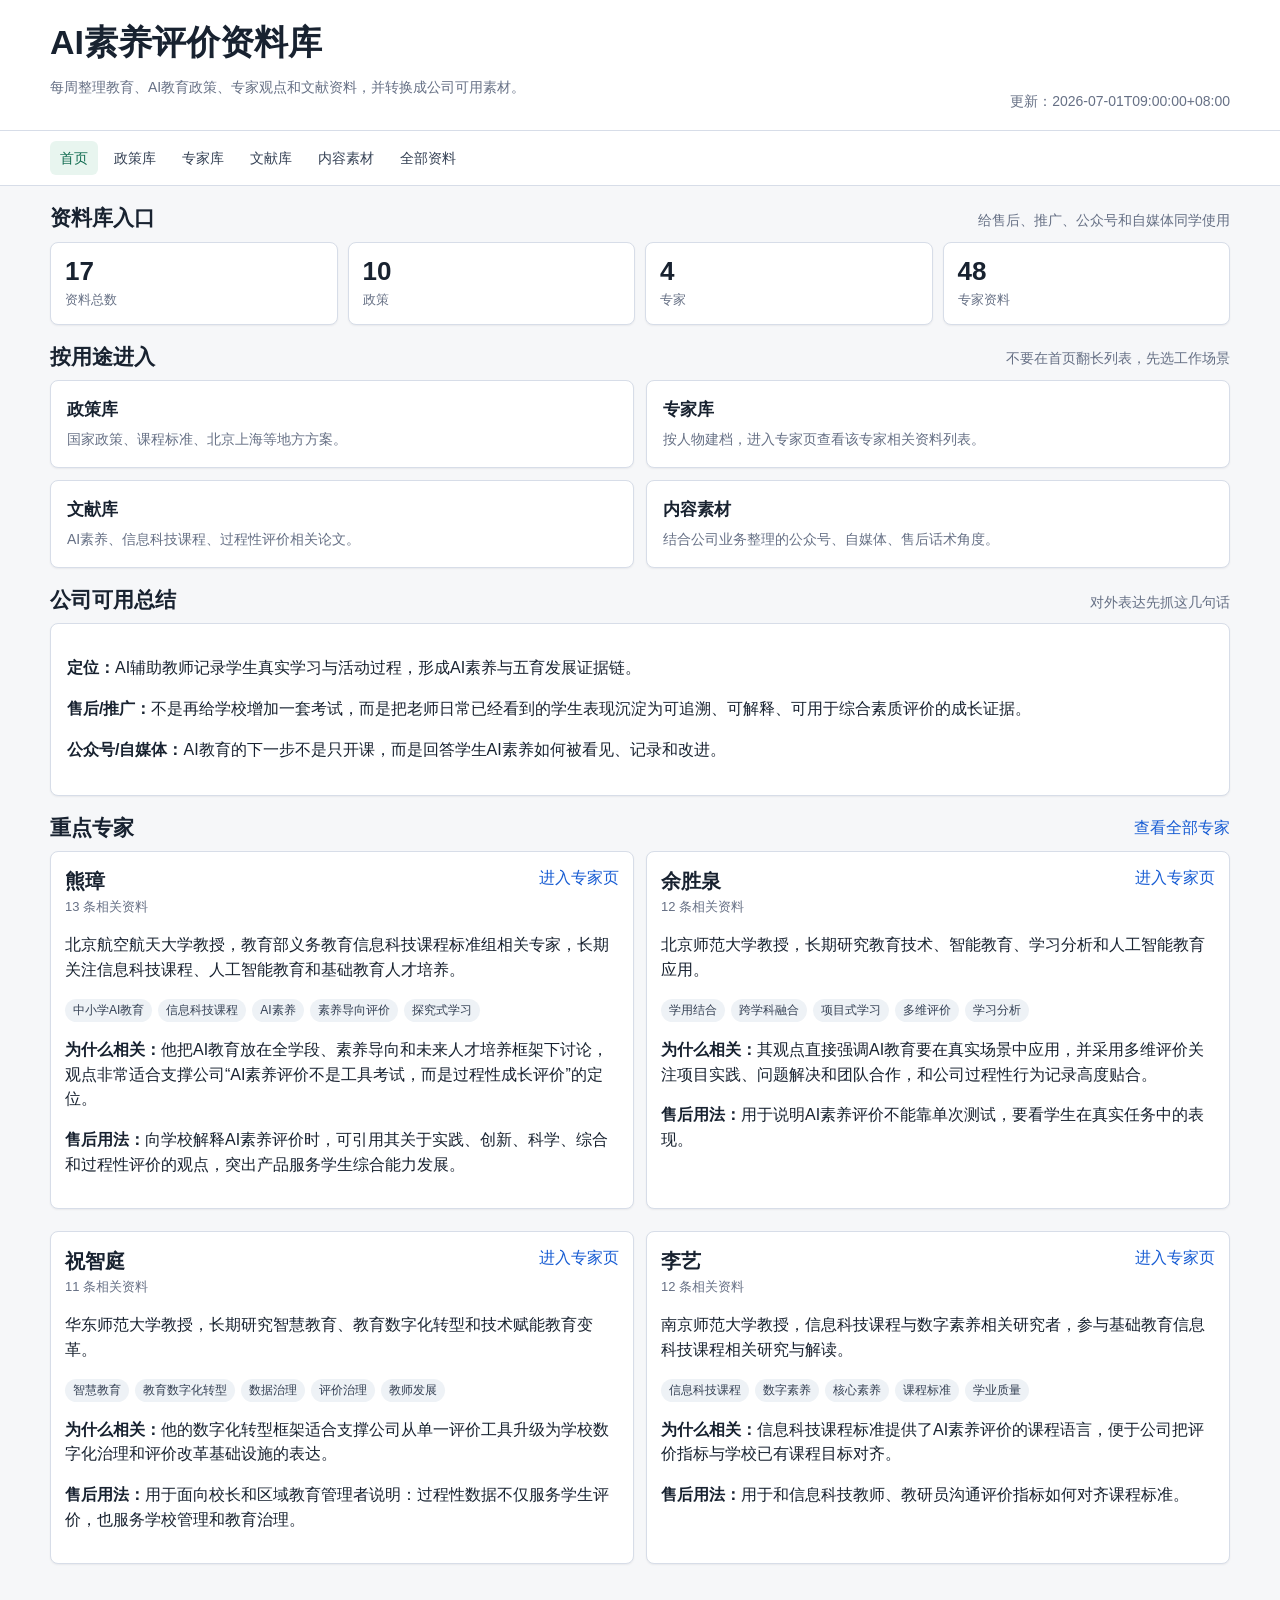
==== commit 267f56a5: "split pages and expand expert library" ====
--- a/docs/index.html
+++ b/docs/index.html
@@ -4,640 +4,88 @@
   <meta charset="utf-8">
   <meta name="viewport" content="width=device-width, initial-scale=1">
   <title>AI素养评价资料库</title>
-  <style>
-    :root {
-      color-scheme: light;
-      --bg: #f6f7f9;
-      --panel: #ffffff;
-      --text: #182230;
-      --muted: #667085;
-      --line: #d7dde8;
-      --brand: #0f6b4f;
-      --brand-soft: #e8f5ef;
-      --blue: #175cd3;
-      --amber: #8a5b00;
-      --amber-soft: #fff4d6;
-      --chip: #eef2f6;
-      --shadow: 0 1px 2px rgba(16, 24, 40, .06);
-    }
-
-    * { box-sizing: border-box; }
-
-    body {
-      margin: 0;
-      background: var(--bg);
-      color: var(--text);
-      font-family: -apple-system, BlinkMacSystemFont, "Segoe UI", "PingFang SC", "Microsoft YaHei", sans-serif;
-      line-height: 1.55;
-    }
-
-    a {
-      color: var(--blue);
-      text-decoration: none;
-    }
-
-    a:hover { text-decoration: underline; }
-
-    header {
-      background: var(--panel);
-      border-bottom: 1px solid var(--line);
-    }
-
-    .header-inner {
-      width: min(1240px, calc(100% - 32px));
-      margin: 0 auto;
-      padding: 22px 0 18px;
-      display: grid;
-      grid-template-columns: 1fr auto;
-      gap: 16px;
-      align-items: end;
-    }
-
-    h1 {
-      margin: 0 0 6px;
-      font-size: clamp(24px, 4vw, 34px);
-      letter-spacing: 0;
-      line-height: 1.2;
-    }
-
-    .subtitle {
-      margin: 0;
-      color: var(--muted);
-      font-size: 14px;
-    }
-
-    .updated {
-      color: var(--muted);
-      font-size: 13px;
-      white-space: nowrap;
-    }
-
-    .layout {
-      width: min(1240px, calc(100% - 32px));
-      margin: 0 auto;
-      padding: 18px 0 44px;
-      display: grid;
-      grid-template-columns: 220px minmax(0, 1fr);
-      gap: 18px;
-    }
-
-    nav {
-      position: sticky;
-      top: 14px;
-      align-self: start;
-      background: var(--panel);
-      border: 1px solid var(--line);
-      border-radius: 8px;
-      padding: 10px;
-      box-shadow: var(--shadow);
-    }
-
-    nav a {
-      display: block;
-      padding: 9px 10px;
-      border-radius: 6px;
-      color: #344054;
-      font-size: 14px;
-    }
-
-    nav a:hover {
-      background: var(--chip);
-      text-decoration: none;
-    }
-
-    section {
-      scroll-margin-top: 18px;
-      margin-bottom: 18px;
-    }
-
-    .section-head {
-      display: flex;
-      justify-content: space-between;
-      gap: 12px;
-      align-items: end;
-      margin-bottom: 10px;
-    }
-
-    h2 {
-      margin: 0;
-      font-size: 20px;
-      letter-spacing: 0;
-      line-height: 1.3;
-    }
-
-    .hint {
-      color: var(--muted);
-      font-size: 13px;
-    }
-
-    .grid {
-      display: grid;
-      grid-template-columns: repeat(4, minmax(0, 1fr));
-      gap: 10px;
-    }
-
-    .grid-2 {
-      display: grid;
-      grid-template-columns: repeat(2, minmax(0, 1fr));
-      gap: 12px;
-    }
-
-    .card,
-    .resource,
-    .expert,
-    .brief {
-      background: var(--panel);
-      border: 1px solid var(--line);
-      border-radius: 8px;
-      box-shadow: var(--shadow);
-    }
-
-    .card { padding: 14px; }
-
-    .card strong {
-      display: block;
-      font-size: 26px;
-      line-height: 1.15;
-    }
-
-    .card span {
-      display: block;
-      margin-top: 3px;
-      color: var(--muted);
-      font-size: 13px;
-    }
-
-    .message {
-      background: var(--panel);
-      border: 1px solid var(--line);
-      border-left: 4px solid var(--brand);
-      border-radius: 8px;
-      padding: 14px 16px;
-      margin-bottom: 12px;
-    }
-
-    .message h3,
-    .expert h3,
-    .resource h3,
-    .brief h3 {
-      margin: 0 0 8px;
-      font-size: 16px;
-      letter-spacing: 0;
-      line-height: 1.35;
-    }
-
-    .message p,
-    .expert p,
-    .resource p,
-    .brief p {
-      margin: 0 0 10px;
-    }
-
-    .tabs {
-      display: flex;
-      flex-wrap: wrap;
-      gap: 8px;
-      margin-bottom: 10px;
-    }
-
-    .tab {
-      border: 1px solid var(--line);
-      background: var(--panel);
-      color: #344054;
-      border-radius: 999px;
-      min-height: 34px;
-      padding: 0 12px;
-      cursor: pointer;
-      font: inherit;
-      font-size: 13px;
-    }
-
-    .tab.active {
-      border-color: var(--brand);
-      background: var(--brand-soft);
-      color: var(--brand);
-      font-weight: 650;
-    }
-
-    .resource {
-      padding: 14px;
-      margin-bottom: 10px;
-    }
-
-    .resource-header {
-      display: grid;
-      grid-template-columns: 1fr auto;
-      gap: 12px;
-      align-items: start;
-    }
-
-    .meta,
-    .tags {
-      display: flex;
-      flex-wrap: wrap;
-      gap: 6px;
-      margin: 8px 0;
-    }
-
-    .tag {
-      display: inline-flex;
-      align-items: center;
-      min-height: 23px;
-      padding: 2px 8px;
-      border-radius: 999px;
-      background: var(--chip);
-      color: #344054;
-      font-size: 12px;
-    }
-
-    .tag.type {
-      background: var(--brand-soft);
-      color: var(--brand);
-      font-weight: 650;
-    }
-
-    .tag.use {
-      background: var(--amber-soft);
-      color: var(--amber);
-    }
-
-    .resource .relation {
-      background: #f8fafc;
-      border: 1px solid #edf1f7;
-      border-radius: 8px;
-      padding: 10px;
-      color: #344054;
-      font-size: 14px;
-    }
-
-    .expert {
-      padding: 16px;
-    }
-
-    .expert-top {
-      display: grid;
-      grid-template-columns: 1fr auto;
-      gap: 12px;
-      align-items: start;
-    }
-
-    .expert-name {
-      font-size: 20px;
-      font-weight: 750;
-    }
-
-    .brief {
-      padding: 14px;
-    }
-
-    .brief h3 {
-      color: var(--brand);
-    }
-
-    .searchbar {
-      display: grid;
-      grid-template-columns: 1fr 160px 170px;
-      gap: 10px;
-      margin-bottom: 10px;
-    }
-
-    input,
-    select {
-      width: 100%;
-      min-height: 40px;
-      border: 1px solid var(--line);
-      border-radius: 8px;
-      background: var(--panel);
-      color: var(--text);
-      padding: 0 12px;
-      font: inherit;
-    }
-
-    .empty {
-      padding: 24px;
-      color: var(--muted);
-      text-align: center;
-      border: 1px dashed var(--line);
-      border-radius: 8px;
-      background: var(--panel);
-    }
-
-    @media (max-width: 900px) {
-      .header-inner,
-      .layout {
-        width: min(100% - 20px, 1240px);
-      }
-
-      .layout {
-        grid-template-columns: 1fr;
-      }
-
-      nav {
-        position: static;
-        display: grid;
-        grid-template-columns: repeat(3, minmax(0, 1fr));
-      }
-
-      .grid,
-      .grid-2,
-      .searchbar {
-        grid-template-columns: 1fr;
-      }
-    }
-  </style>
+  <link rel="stylesheet" href="./styles.css">
 </head>
 <body>
-  <header>
-    <div class="header-inner">
-      <div>
-        <h1>AI素养评价资料库</h1>
-        <p class="subtitle">面向售后、推广和内容同学：政策依据、专家档案、文献支撑、五育映射和可用表达。</p>
+  <main class="wrap">
+    <section>
+      <div class="section-head">
+        <h2>资料库入口</h2>
+        <span class="hint">给售后、推广、公众号和自媒体同学使用</span>
       </div>
-      <div class="updated" id="updated">加载中</div>
-    </div>
-  </header>
+      <div class="grid" id="stats"></div>
+    </section>
 
-  <div class="layout">
-    <nav aria-label="资料库导航">
-      <a href="#overview">概览</a>
-      <a href="#business">公司口径</a>
-      <a href="#policies">政策地图</a>
-      <a href="#experts">专家库</a>
-      <a href="#papers">文献库</a>
-      <a href="#briefs">公众号素材</a>
-      <a href="#all">全部资料</a>
-    </nav>
+    <section>
+      <div class="section-head">
+        <h2>按用途进入</h2>
+        <span class="hint">不要在首页翻长列表，先选工作场景</span>
+      </div>
+      <div class="grid-2">
+        <a class="panel-link" href="policies.html">
+          <strong>政策库</strong>
+          <span>国家政策、课程标准、北京上海等地方方案。</span>
+        </a>
+        <a class="panel-link" href="experts.html">
+          <strong>专家库</strong>
+          <span>按人物建档，进入专家页查看该专家相关资料列表。</span>
+        </a>
+        <a class="panel-link" href="papers.html">
+          <strong>文献库</strong>
+          <span>AI素养、信息科技课程、过程性评价相关论文。</span>
+        </a>
+        <a class="panel-link" href="briefs.html">
+          <strong>内容素材</strong>
+          <span>结合公司业务整理的公众号、自媒体、售后话术角度。</span>
+        </a>
+      </div>
+    </section>
 
-    <main>
-      <section id="overview">
-        <div class="section-head">
-          <h2>第一周历史基线</h2>
-          <span class="hint" id="period"></span>
+    <section>
+      <div class="section-head">
+        <h2>公司可用总结</h2>
+        <span class="hint">对外表达先抓这几句话</span>
+      </div>
+      <div class="panel" id="strategy"></div>
+    </section>
+
+    <section>
+      <div class="section-head">
+        <h2>重点专家</h2>
+        <a href="experts.html">查看全部专家</a>
+      </div>
+      <div class="grid-2" id="experts"></div>
+    </section>
+  </main>
+
+  <script src="./app.js"></script>
+  <script>
+    App.shell("AI素养评价资料库", "每周整理教育、AI教育政策、专家观点和文献资料，并转换成公司可用素材。");
+    App.load().then((data) => {
+      App.setUpdated(data);
+      const summary = data.summary || {};
+      const statRows = [
+        ["资料总数", summary.total || 0],
+        ["政策", summary.policies || 0],
+        ["专家", summary.experts || 0],
+        ["专家资料", summary.expertResources || 0]
+      ];
+      document.querySelector("#stats").innerHTML = statRows.map(([label, value]) => `
+        <div class="card">
+          <strong>${App.esc(value)}</strong>
+          <span>${App.esc(label)}</span>
         </div>
-        <div class="grid">
-          <div class="card"><strong id="stat-total">0</strong><span>资料总数</span></div>
-          <div class="card"><strong id="stat-policy">0</strong><span>政策依据</span></div>
-          <div class="card"><strong id="stat-expert">0</strong><span>专家观点</span></div>
-          <div class="card"><strong id="stat-paper">0</strong><span>文献支撑</span></div>
-        </div>
-      </section>
+      `).join("");
 
-      <section id="business">
-        <div class="section-head">
-          <h2>公司口径</h2>
-          <span class="hint">给售后、推广、内容同学统一表达</span>
-        </div>
-        <div id="strategy"></div>
-      </section>
-
-      <section id="policies">
-        <div class="section-head">
-          <h2>政策地图</h2>
-          <span class="hint">从国家顶层到地方落地，按业务相关性整理</span>
-        </div>
-        <div class="tabs" id="policy-tabs"></div>
-        <div id="policy-list"></div>
-      </section>
-
-      <section id="experts">
-        <div class="section-head">
-          <h2>专家库</h2>
-          <span class="hint">按人物建档，不按零散文章堆叠</span>
-        </div>
-        <div class="grid-2" id="expert-list"></div>
-      </section>
-
-      <section id="papers">
-        <div class="section-head">
-          <h2>文献库</h2>
-          <span class="hint">支撑指标设计、过程性评价和AI素养框架</span>
-        </div>
-        <div id="paper-list"></div>
-      </section>
-
-      <section id="briefs">
-        <div class="section-head">
-          <h2>公众号与自媒体素材</h2>
-          <span class="hint">每周从资料里提炼可直接转内容的选题</span>
-        </div>
-        <div class="grid-2" id="brief-list"></div>
-      </section>
-
-      <section id="all">
-        <div class="section-head">
-          <h2>全部资料</h2>
-          <span class="hint">搜索、筛选、定位来源</span>
-        </div>
-        <div class="searchbar">
-          <input id="search" type="search" placeholder="搜索标题、来源、关键词、业务关系">
-          <select id="type">
-            <option value="">全部类型</option>
-            <option value="政策">政策</option>
-            <option value="专家观点">专家观点</option>
-            <option value="文献">文献</option>
-          </select>
-          <select id="topic">
-            <option value="">全部方向</option>
-            <option value="AI教育">AI教育</option>
-            <option value="AI素养">AI素养</option>
-            <option value="过程性评价">过程性评价</option>
-            <option value="综合素质评价">综合素质评价</option>
-            <option value="五育">五育</option>
-            <option value="教育数字化">教育数字化</option>
-          </select>
-        </div>
-        <div id="all-list"></div>
-      </section>
-    </main>
-  </div>
-
-  <script>
-    const state = {
-      data: null,
-      policyRegion: "全部",
-      filters: {
-        search: "",
-        type: "",
-        topic: ""
-      }
-    };
-
-    function esc(value) {
-      return String(value || "").replace(/[&<>"']/g, (char) => ({
-        "&": "&amp;",
-        "<": "&lt;",
-        ">": "&gt;",
-        '"': "&quot;",
-        "'": "&#039;"
-      }[char]));
-    }
-
-    function tags(values, extraClass = "") {
-      return (values || []).map((value) => `<span class="tag ${extraClass}">${esc(value)}</span>`).join("");
-    }
-
-    function resourceCard(item) {
-      return `
-        <article class="resource">
-          <div class="resource-header">
-            <div>
-              <h3>${esc(item.title)}</h3>
-              <div class="meta">
-                <span class="tag type">${esc(item.type)}</span>
-                <span class="tag">${esc(item.date || "日期待补")}</span>
-                <span class="tag">${esc(item.region || "其他")}</span>
-                <span class="tag">${esc(item.source)}</span>
-              </div>
-            </div>
-            <a href="${esc(item.url)}" target="_blank" rel="noopener">原文</a>
-          </div>
-          <p>${esc(item.summary)}</p>
-          <div class="relation"><strong>怎么用：</strong>${esc(item.businessRelation)}</div>
-          <div class="tags">${tags(item.topics)}${tags(item.keywords, "use")}</div>
-        </article>
-      `;
-    }
-
-    function renderOverview(data) {
-      document.querySelector("#updated").textContent = `更新：${data.generatedAt || ""}`;
-      document.querySelector("#period").textContent = `${data.baseline.name}｜${data.baseline.period}`;
-      document.querySelector("#stat-total").textContent = data.summary.total;
-      document.querySelector("#stat-policy").textContent = data.summary.policies;
-      document.querySelector("#stat-expert").textContent = data.summary.expertViews;
-      document.querySelector("#stat-paper").textContent = data.summary.papers;
-    }
-
-    function renderStrategy(data) {
       const strategy = data.strategy || {};
       document.querySelector("#strategy").innerHTML = `
-        <div class="message">
-          <h3>一句话定位</h3>
-          <p>${esc(strategy.positioning)}</p>
-        </div>
-        <div class="grid-2">
-          <div class="message">
-            <h3>售后怎么讲</h3>
-            <p>${esc(strategy.salesMessage)}</p>
-          </div>
-          <div class="message">
-            <h3>内容怎么写</h3>
-            <p>${esc(strategy.contentMessage)}</p>
-          </div>
-        </div>
+        <p><strong>定位：</strong>${App.esc(strategy.positioning)}</p>
+        <p><strong>售后/推广：</strong>${App.esc(strategy.salesMessage)}</p>
+        <p><strong>公众号/自媒体：</strong>${App.esc(strategy.contentMessage)}</p>
       `;
-    }
 
-    function renderPolicies() {
-      const policies = state.data.items.filter((item) => item.type === "政策");
-      const regions = ["全部", ...Array.from(new Set(policies.map((item) => item.region)))];
-      document.querySelector("#policy-tabs").innerHTML = regions.map((region) => `
-        <button class="tab ${region === state.policyRegion ? "active" : ""}" data-region="${esc(region)}">${esc(region)}</button>
-      `).join("");
-
-      document.querySelectorAll("#policy-tabs .tab").forEach((button) => {
-        button.addEventListener("click", () => {
-          state.policyRegion = button.dataset.region;
-          renderPolicies();
-        });
-      });
-
-      const visible = state.policyRegion === "全部"
-        ? policies
-        : policies.filter((item) => item.region === state.policyRegion);
-
-      document.querySelector("#policy-list").innerHTML = visible.map(resourceCard).join("") || '<div class="empty">暂无政策资料。</div>';
-    }
-
-    function renderExperts(data) {
-      document.querySelector("#expert-list").innerHTML = (data.experts || []).map((expert) => `
-        <article class="expert">
-          <div class="expert-top">
-            <div class="expert-name">${esc(expert.name)}</div>
-            <span class="tag type">人物档案</span>
-          </div>
-          <p>${esc(expert.profile)}</p>
-          <div class="tags">${tags(expert.focus)}</div>
-          <p><strong>为什么相关：</strong>${esc(expert.whyRelevant)}</p>
-          <p><strong>售后用法：</strong>${esc(expert.salesUse)}</p>
-          <p><strong>内容用法：</strong>${esc(expert.contentUse)}</p>
-          <div>
-            ${(expert.resources || []).map((resource) => `
-              <div class="meta">
-                <span class="tag">${esc(resource.date)}</span>
-                <span class="tag">${esc(resource.source)}</span>
-                <a href="${esc(resource.url)}" target="_blank" rel="noopener">${esc(resource.title)}</a>
-              </div>
-            `).join("")}
-          </div>
-        </article>
-      `).join("");
-    }
-
-    function renderPapers(data) {
-      const papers = data.items.filter((item) => item.type === "文献");
-      document.querySelector("#paper-list").innerHTML = papers.map(resourceCard).join("") || '<div class="empty">暂无文献资料。</div>';
-    }
-
-    function renderBriefs(data) {
-      document.querySelector("#brief-list").innerHTML = (data.contentBriefs || []).map((brief) => `
-        <article class="brief">
-          <h3>${esc(brief.title)}</h3>
-          <div class="meta"><span class="tag type">${esc(brief.audience)}</span></div>
-          <p><strong>切入点：</strong>${esc(brief.angle)}</p>
-          <p><strong>公司角度：</strong>${esc(brief.companyPoint)}</p>
-        </article>
-      `).join("");
-    }
-
-    function allText(item) {
-      return [
-        item.title,
-        item.source,
-        item.summary,
-        item.businessRelation,
-        ...(item.keywords || []),
-        ...(item.topics || [])
-      ].join(" ").toLowerCase();
-    }
-
-    function matches(item) {
-      const query = state.filters.search.trim().toLowerCase();
-      if (query && !allText(item).includes(query)) return false;
-      if (state.filters.type && item.type !== state.filters.type) return false;
-      if (state.filters.topic && !(item.topics || []).includes(state.filters.topic)) return false;
-      return true;
-    }
-
-    function renderAll() {
-      const items = state.data.items.filter(matches);
-      document.querySelector("#all-list").innerHTML = items.map(resourceCard).join("") || '<div class="empty">暂无匹配资料。</div>';
-    }
-
-    function bindFilters() {
-      ["search", "type", "topic"].forEach((id) => {
-        document.querySelector(`#${id}`).addEventListener("input", (event) => {
-          state.filters[id] = event.target.value;
-          renderAll();
-        });
-      });
-    }
-
-    fetch("./data.json")
-      .then((response) => response.json())
-      .then((data) => {
-        state.data = data;
-        renderOverview(data);
-        renderStrategy(data);
-        renderPolicies();
-        renderExperts(data);
-        renderPapers(data);
-        renderBriefs(data);
-        renderAll();
-        bindFilters();
-      })
-      .catch(() => {
-        document.querySelector("main").innerHTML = '<div class="empty">无法读取 data.json。</div>';
-      });
+      document.querySelector("#experts").innerHTML = (data.experts || []).map(App.expertCard).join("");
+    });
   </script>
 </body>
 </html>
--- a/docs/styles.css
+++ b/docs/styles.css
@@ -0,0 +1,329 @@
+:root {
+  color-scheme: light;
+  --bg: #f6f7f9;
+  --panel: #ffffff;
+  --text: #182230;
+  --muted: #667085;
+  --line: #d7dde8;
+  --brand: #0f6b4f;
+  --brand-soft: #e8f5ef;
+  --blue: #175cd3;
+  --amber: #8a5b00;
+  --amber-soft: #fff4d6;
+  --chip: #eef2f6;
+  --shadow: 0 1px 2px rgba(16, 24, 40, .06);
+}
+
+* { box-sizing: border-box; }
+
+body {
+  margin: 0;
+  background: var(--bg);
+  color: var(--text);
+  font-family: -apple-system, BlinkMacSystemFont, "Segoe UI", "PingFang SC", "Microsoft YaHei", sans-serif;
+  line-height: 1.55;
+}
+
+a { color: var(--blue); text-decoration: none; }
+a:hover { text-decoration: underline; }
+
+header {
+  background: var(--panel);
+  border-bottom: 1px solid var(--line);
+}
+
+.header-inner,
+.wrap {
+  width: min(1180px, calc(100% - 32px));
+  margin: 0 auto;
+}
+
+.header-inner {
+  padding: 22px 0 18px;
+  display: grid;
+  grid-template-columns: 1fr auto;
+  gap: 16px;
+  align-items: end;
+}
+
+h1 {
+  margin: 0 0 6px;
+  font-size: clamp(24px, 4vw, 34px);
+  line-height: 1.2;
+  letter-spacing: 0;
+}
+
+.subtitle,
+.updated,
+.hint {
+  color: var(--muted);
+  font-size: 14px;
+}
+
+.updated { white-space: nowrap; }
+
+.topnav {
+  background: var(--panel);
+  border-bottom: 1px solid var(--line);
+}
+
+.topnav .wrap {
+  display: flex;
+  flex-wrap: wrap;
+  gap: 6px;
+  padding: 10px 0;
+}
+
+.topnav a {
+  display: inline-flex;
+  align-items: center;
+  min-height: 34px;
+  padding: 0 10px;
+  border-radius: 6px;
+  color: #344054;
+  font-size: 14px;
+}
+
+.topnav a.active,
+.topnav a:hover {
+  background: var(--brand-soft);
+  color: var(--brand);
+  text-decoration: none;
+}
+
+main.wrap {
+  padding: 18px 0 44px;
+}
+
+section {
+  margin-bottom: 18px;
+}
+
+.section-head {
+  display: flex;
+  justify-content: space-between;
+  gap: 12px;
+  align-items: end;
+  margin-bottom: 10px;
+}
+
+h2 {
+  margin: 0;
+  font-size: 21px;
+  line-height: 1.3;
+  letter-spacing: 0;
+}
+
+h3 {
+  margin: 0 0 8px;
+  font-size: 16px;
+  line-height: 1.35;
+  letter-spacing: 0;
+}
+
+.grid {
+  display: grid;
+  grid-template-columns: repeat(4, minmax(0, 1fr));
+  gap: 10px;
+}
+
+.grid-2 {
+  display: grid;
+  grid-template-columns: repeat(2, minmax(0, 1fr));
+  gap: 12px;
+}
+
+.card,
+.panel,
+.resource,
+.expert,
+.brief {
+  background: var(--panel);
+  border: 1px solid var(--line);
+  border-radius: 8px;
+  box-shadow: var(--shadow);
+}
+
+.card { padding: 14px; }
+.panel { padding: 16px; }
+
+.panel-link {
+  display: block;
+  padding: 16px;
+  background: var(--panel);
+  border: 1px solid var(--line);
+  border-radius: 8px;
+  box-shadow: var(--shadow);
+  color: var(--text);
+}
+
+.panel-link:hover {
+  border-color: #9fc5b8;
+  text-decoration: none;
+}
+
+.panel-link strong,
+.panel-link span {
+  display: block;
+}
+
+.panel-link strong {
+  margin-bottom: 6px;
+  font-size: 17px;
+}
+
+.panel-link span {
+  color: var(--muted);
+  font-size: 14px;
+}
+
+.card strong {
+  display: block;
+  font-size: 26px;
+  line-height: 1.15;
+}
+
+.card span {
+  display: block;
+  margin-top: 3px;
+  color: var(--muted);
+  font-size: 13px;
+}
+
+.resource,
+.expert,
+.brief {
+  padding: 14px;
+  margin-bottom: 10px;
+}
+
+.resource-header,
+.expert-top {
+  display: grid;
+  grid-template-columns: 1fr auto;
+  gap: 12px;
+  align-items: start;
+}
+
+.expert-name {
+  font-size: 20px;
+  font-weight: 750;
+}
+
+.meta,
+.tags {
+  display: flex;
+  flex-wrap: wrap;
+  gap: 6px;
+  margin: 8px 0;
+}
+
+.tag {
+  display: inline-flex;
+  align-items: center;
+  min-height: 23px;
+  padding: 2px 8px;
+  border-radius: 999px;
+  background: var(--chip);
+  color: #344054;
+  font-size: 12px;
+}
+
+.tag.type {
+  background: var(--brand-soft);
+  color: var(--brand);
+  font-weight: 650;
+}
+
+.tag.use {
+  background: var(--amber-soft);
+  color: var(--amber);
+}
+
+.relation {
+  background: #f8fafc;
+  border: 1px solid #edf1f7;
+  border-radius: 8px;
+  padding: 10px;
+  color: #344054;
+  font-size: 14px;
+}
+
+.message {
+  border-left: 4px solid var(--brand);
+}
+
+.tabs {
+  display: flex;
+  flex-wrap: wrap;
+  gap: 8px;
+  margin-bottom: 10px;
+}
+
+.tab {
+  border: 1px solid var(--line);
+  background: var(--panel);
+  color: #344054;
+  border-radius: 999px;
+  min-height: 34px;
+  padding: 0 12px;
+  cursor: pointer;
+  font: inherit;
+  font-size: 13px;
+}
+
+.tab.active {
+  border-color: var(--brand);
+  background: var(--brand-soft);
+  color: var(--brand);
+  font-weight: 650;
+}
+
+.searchbar {
+  display: grid;
+  grid-template-columns: 1fr 160px 170px;
+  gap: 10px;
+  margin-bottom: 10px;
+}
+
+input,
+select {
+  width: 100%;
+  min-height: 40px;
+  border: 1px solid var(--line);
+  border-radius: 8px;
+  background: var(--panel);
+  color: var(--text);
+  padding: 0 12px;
+  font: inherit;
+}
+
+.empty {
+  padding: 24px;
+  color: var(--muted);
+  text-align: center;
+  border: 1px dashed var(--line);
+  border-radius: 8px;
+  background: var(--panel);
+}
+
+.resource-count {
+  color: var(--muted);
+  font-size: 13px;
+}
+
+@media (max-width: 820px) {
+  .header-inner,
+  .wrap {
+    width: min(100% - 20px, 1180px);
+  }
+
+  .header-inner,
+  .grid,
+  .grid-2,
+  .searchbar {
+    grid-template-columns: 1fr;
+  }
+
+  .updated { white-space: normal; }
+}
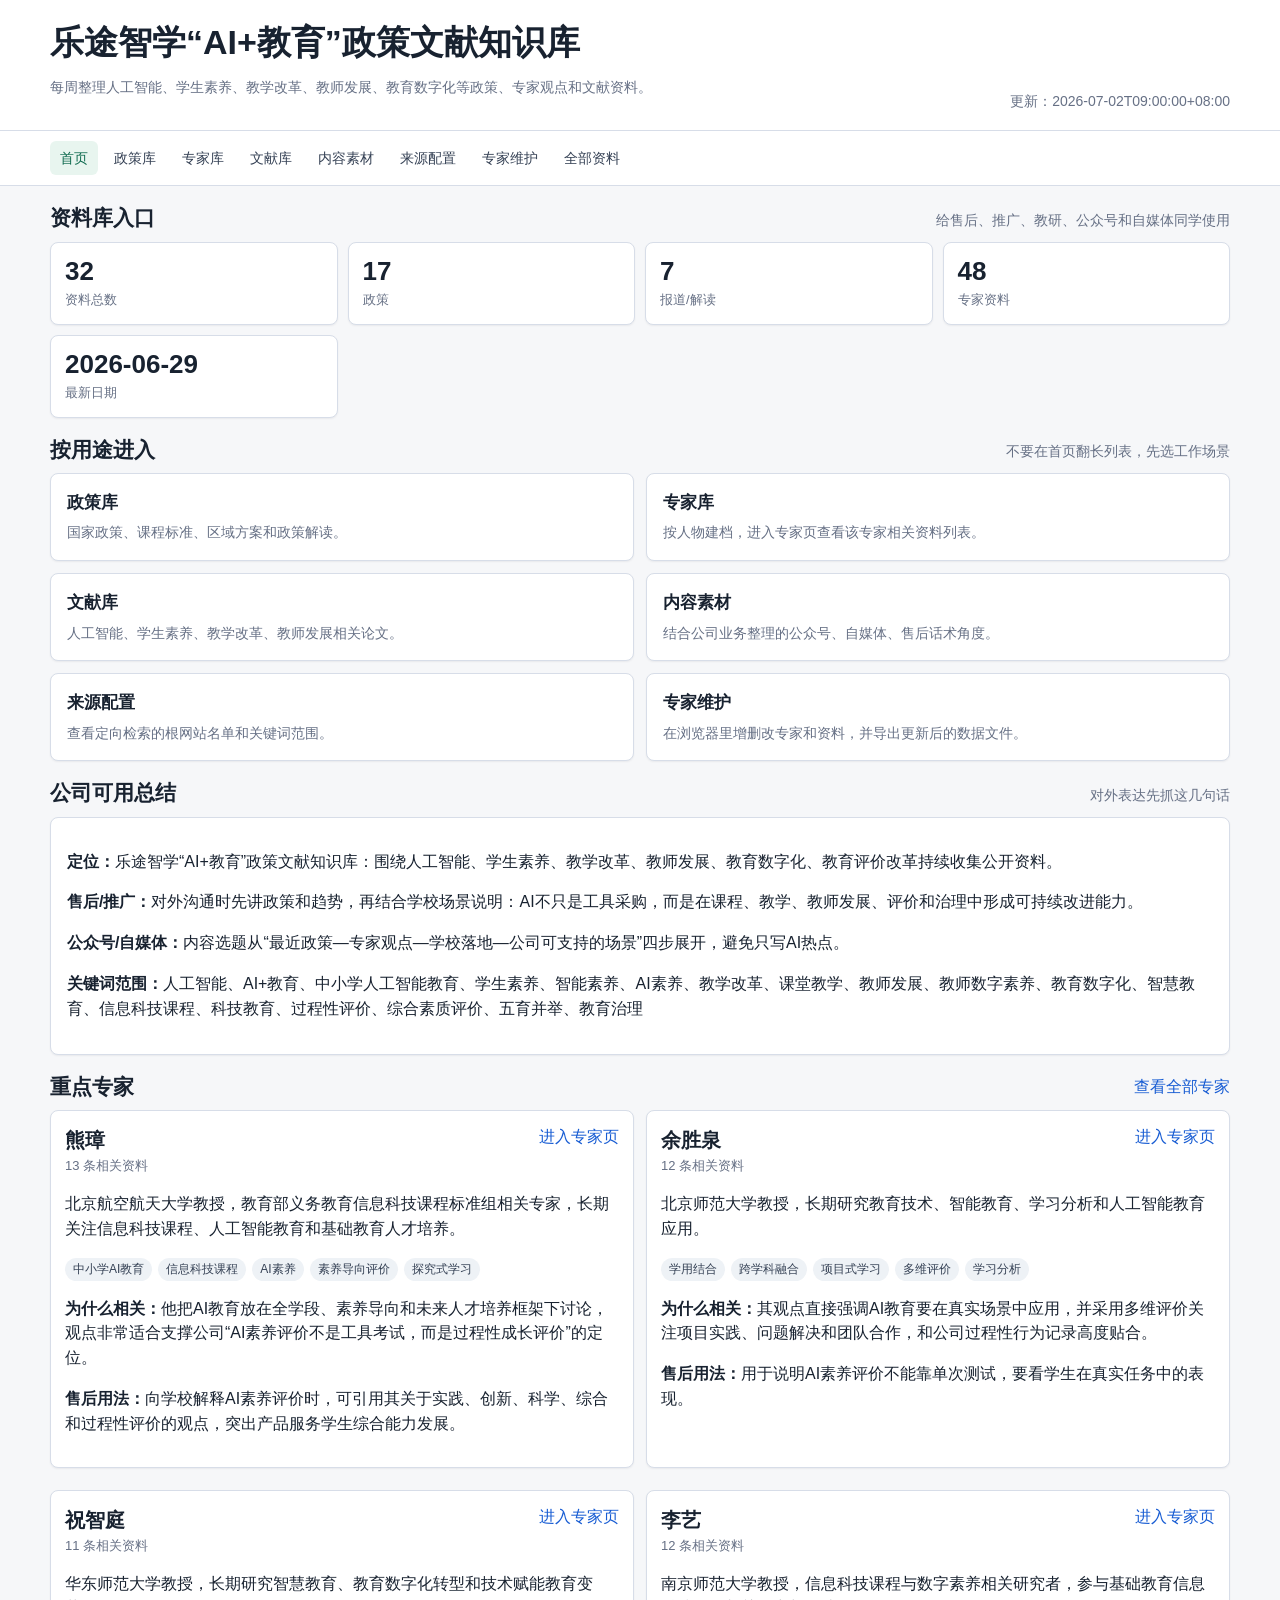
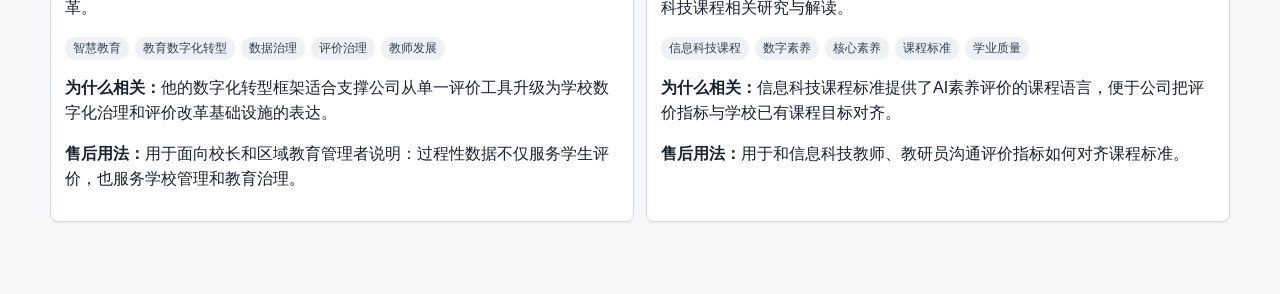
==== commit c4046d7f: "reposition as AI education knowledge base" ====
--- a/docs/index.html
+++ b/docs/index.html
@@ -3,7 +3,7 @@
 <head>
   <meta charset="utf-8">
   <meta name="viewport" content="width=device-width, initial-scale=1">
-  <title>AI素养评价资料库</title>
+  <title>乐途智学“AI+教育”政策文献知识库</title>
   <link rel="stylesheet" href="./styles.css">
 </head>
 <body>
@@ -11,7 +11,7 @@
     <section>
       <div class="section-head">
         <h2>资料库入口</h2>
-        <span class="hint">给售后、推广、公众号和自媒体同学使用</span>
+        <span class="hint">给售后、推广、教研、公众号和自媒体同学使用</span>
       </div>
       <div class="grid" id="stats"></div>
     </section>
@@ -24,7 +24,7 @@
       <div class="grid-2">
         <a class="panel-link" href="policies.html">
           <strong>政策库</strong>
-          <span>国家政策、课程标准、北京上海等地方方案。</span>
+          <span>国家政策、课程标准、区域方案和政策解读。</span>
         </a>
         <a class="panel-link" href="experts.html">
           <strong>专家库</strong>
@@ -32,11 +32,19 @@
         </a>
         <a class="panel-link" href="papers.html">
           <strong>文献库</strong>
-          <span>AI素养、信息科技课程、过程性评价相关论文。</span>
+          <span>人工智能、学生素养、教学改革、教师发展相关论文。</span>
         </a>
         <a class="panel-link" href="briefs.html">
           <strong>内容素材</strong>
           <span>结合公司业务整理的公众号、自媒体、售后话术角度。</span>
+        </a>
+        <a class="panel-link" href="sources.html">
+          <strong>来源配置</strong>
+          <span>查看定向检索的根网站名单和关键词范围。</span>
+        </a>
+        <a class="panel-link" href="admin.html">
+          <strong>专家维护</strong>
+          <span>在浏览器里增删改专家和资料，并导出更新后的数据文件。</span>
         </a>
       </div>
     </section>
@@ -60,15 +68,16 @@
 
   <script src="./app.js"></script>
   <script>
-    App.shell("AI素养评价资料库", "每周整理教育、AI教育政策、专家观点和文献资料，并转换成公司可用素材。");
+    App.shell("乐途智学“AI+教育”政策文献知识库", "每周整理人工智能、学生素养、教学改革、教师发展、教育数字化等政策、专家观点和文献资料。");
     App.load().then((data) => {
       App.setUpdated(data);
       const summary = data.summary || {};
       const statRows = [
         ["资料总数", summary.total || 0],
         ["政策", summary.policies || 0],
-        ["专家", summary.experts || 0],
-        ["专家资料", summary.expertResources || 0]
+        ["报道/解读", (summary.reports || 0) + (summary.policyInterpretations || 0)],
+        ["专家资料", summary.expertResources || 0],
+        ["最新日期", summary.latestDate || "-"]
       ];
       document.querySelector("#stats").innerHTML = statRows.map(([label, value]) => `
         <div class="card">
@@ -82,6 +91,7 @@
         <p><strong>定位：</strong>${App.esc(strategy.positioning)}</p>
         <p><strong>售后/推广：</strong>${App.esc(strategy.salesMessage)}</p>
         <p><strong>公众号/自媒体：</strong>${App.esc(strategy.contentMessage)}</p>
+        <p><strong>关键词范围：</strong>${App.esc(((data.scope || {}).keywords || []).join("、"))}</p>
       `;
 
       document.querySelector("#experts").innerHTML = (data.experts || []).map(App.expertCard).join("");
--- a/docs/styles.css
+++ b/docs/styles.css
@@ -205,6 +205,43 @@
   align-items: start;
 }
 
+.actions,
+.toolbar {
+  display: flex;
+  flex-wrap: wrap;
+  gap: 8px;
+  align-items: center;
+}
+
+.actions {
+  justify-content: flex-end;
+}
+
+.toolbar {
+  margin-bottom: 10px;
+}
+
+button,
+.actions a {
+  min-height: 32px;
+  border: 1px solid var(--line);
+  border-radius: 6px;
+  background: var(--panel);
+  color: #344054;
+  padding: 0 10px;
+  font: inherit;
+  font-size: 13px;
+  cursor: pointer;
+}
+
+button:hover,
+.actions a:hover {
+  border-color: #9fc5b8;
+  background: var(--brand-soft);
+  color: var(--brand);
+  text-decoration: none;
+}
+
 .expert-name {
   font-size: 20px;
   font-weight: 750;
@@ -287,15 +324,28 @@
 }
 
 input,
+select,
+textarea {
+  width: 100%;
+  border: 1px solid var(--line);
+  border-radius: 8px;
+  background: var(--panel);
+  color: var(--text);
+  font: inherit;
+}
+
+input,
 select {
-  width: 100%;
   min-height: 40px;
-  border: 1px solid var(--line);
-  border-radius: 8px;
-  background: var(--panel);
-  color: var(--text);
   padding: 0 12px;
-  font: inherit;
+}
+
+textarea {
+  min-height: 520px;
+  padding: 12px;
+  font-family: ui-monospace, SFMono-Regular, Menlo, Consolas, monospace;
+  font-size: 13px;
+  line-height: 1.5;
 }
 
 .empty {
@@ -305,6 +355,12 @@
   border: 1px dashed var(--line);
   border-radius: 8px;
   background: var(--panel);
+}
+
+.empty.error {
+  color: #b42318;
+  border-color: #fecdca;
+  background: #fff4f3;
 }
 
 .resource-count {
@@ -321,9 +377,15 @@
   .header-inner,
   .grid,
   .grid-2,
-  .searchbar {
+  .searchbar,
+  .resource-header,
+  .expert-top {
     grid-template-columns: 1fr;
   }
 
+  .actions {
+    justify-content: flex-start;
+  }
+
   .updated { white-space: normal; }
 }
